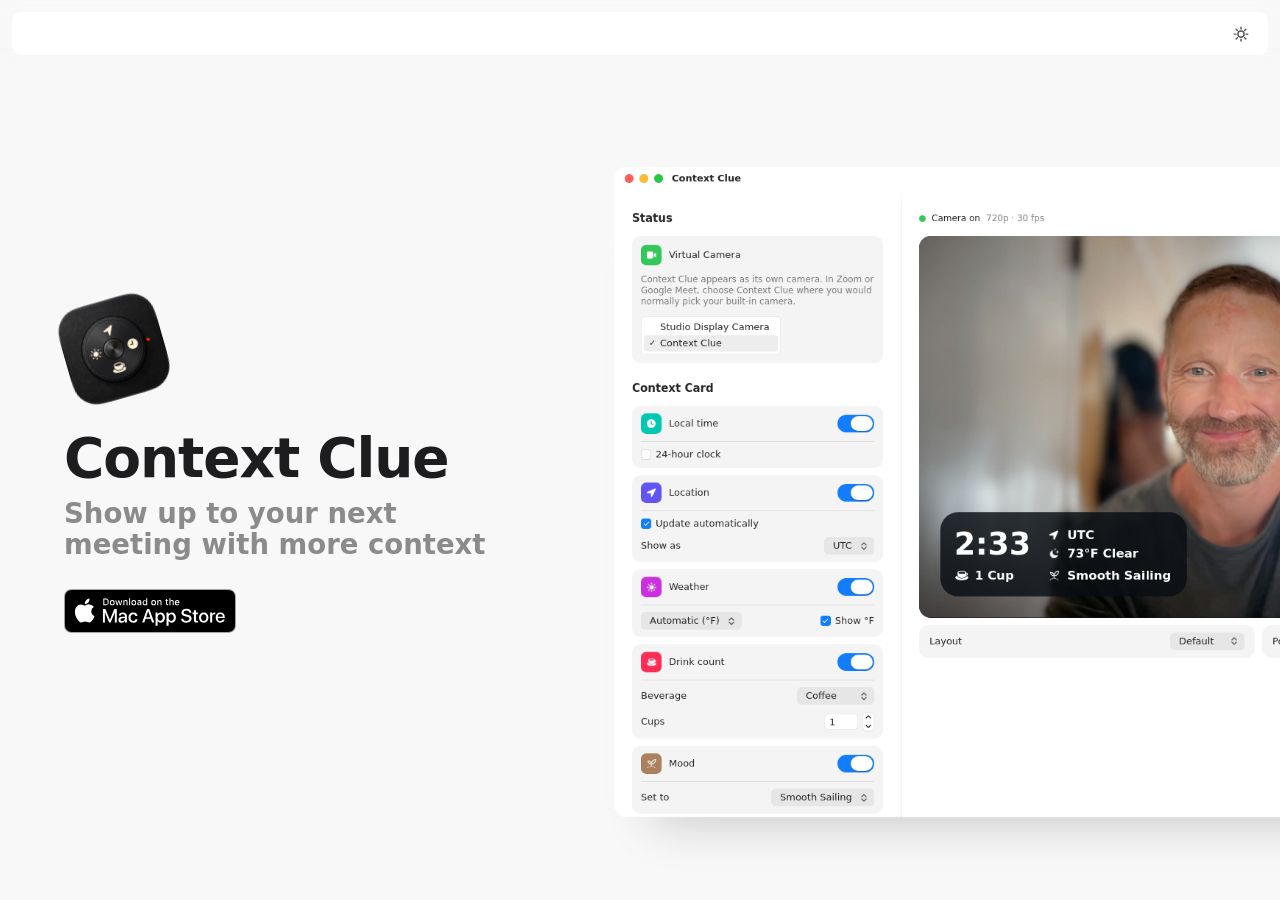
==== site/index.html @ 818534bd "Link previews, a favicon and an Apple touch icon Open Graph tags (and X's large card) on both pages," ====
<!doctype html>
<!-- contextclue.app, the home page. Began 2026-10-11 as a throwaway render of the app's window and grew
     into the site (Timo, 2026-10-17). -->
<html lang="en">
<head>
<meta charset="utf-8">
<meta name="viewport" content="width=device-width, initial-scale=1">
<title>Context Clue for Mac</title>
<meta name="description" content="Context Clue adds a small, customizable overlay to your video calls, sharing things like your local time, location, weather, mood, or how many coffees you’ve had.">
<!-- Link previews (iMessage, Slack, social networks): Open Graph, and X's own card type. The image is
     Timo's 1200 × 630 (2026-10-18); a new image gets a new name, as apps keep previews for a long time. -->
<meta property="og:type" content="website">
<meta property="og:site_name" content="Context Clue">
<meta property="og:title" content="Context Clue for Mac">
<meta property="og:description" content="Context Clue adds a small, customizable overlay to your video calls, sharing things like your local time, location, weather, mood, or how many coffees you’ve had.">
<meta property="og:url" content="https://contextclue.app/">
<meta property="og:image" content="https://contextclue.app/img/opengraph-1.png">
<meta property="og:image:width" content="1200">
<meta property="og:image:height" content="630">
<meta property="og:image:alt" content="Context Clue: the app icon, the name and the Mac App Store badge beside the app's window, showing a video call with a small card of local time, place and weather.">
<meta name="twitter:card" content="summary_large_image">
<link rel="icon" type="image/png" href="favicon.png">
<link rel="apple-touch-icon" href="apple-touch-icon.png">
<link rel="stylesheet" href="tokens.css">
<link rel="stylesheet" href="base.css">
<link rel="stylesheet" href="window.css">
</head>
<body class="font-sans">

<div id="desktop" class="desktop" data-theme="light">
  <!-- No wallpaper for now (Timo, 2026-10-17): the flat page colour. The pictures are in wallpaper/site-exports/,
       outside the repository, if a background comes back. -->

  <!-- Placeholder menu bar: only here to hold the clock and the appearance switch. Not designed. -->
  <header id="menubar">
    <div class="flex items-center gap-5">
      <button type="button" class="app-menu-button" id="appMenuButton" aria-label="Menu" aria-controls="appMenu" aria-expanded="false"><span><i></i></span><span><i></i></span></button>
      <a class="font-bold mb-link app-name" href="./">Context Clue</a>
      <a class="mb-link" href="privacy/">Privacy</a><a class="mb-link" href="#" data-u="eulctxetnoc" data-d="si.omit" data-subject="Context Clue">Contact</a>
    </div>
    <div class="flex items-center gap-3">
      <!-- The app's menu bar mark (Cue/MarkView.swift): outlined when the camera is off, filled with the
           pill knocked out while it runs; the pill sits where the card is. 52×39, shown 15 high. -->
      <button type="button" class="menubar-icon" id="menubarMark" aria-label="Context Clue">
        <svg class="mark" viewBox="0 0 52 39" width="20" height="15" aria-hidden="true">
          <defs><mask id="markKnockout" maskUnits="userSpaceOnUse" x="0" y="0" width="52" height="39">
            <rect width="52" height="39" fill="#fff"/><rect class="mark-pill" width="16" height="8" rx="2" fill="#000"/>
          </mask></defs>
          <g class="mark-outlined"><rect x="2" y="2" width="48" height="35" rx="6" fill="none" stroke="currentColor" stroke-width="4"/><rect class="mark-pill" width="16" height="8" rx="2" fill="currentColor"/></g>
          <rect class="mark-filled" width="52" height="39" rx="8" fill="currentColor" mask="url(#markKnockout)"/>
        </svg>
      </button>
      <button id="themeToggle" type="button" aria-label="Switch appearance" class="menubar-icon">
        <svg class="theme-icon" id="themeIcon" viewBox="0 0 20 20" width="18" height="18" aria-hidden="true">
          <defs><clipPath id="aboveHorizon"><rect x="-4" y="-6" width="28" height="23.8"/></clipPath></defs>
          <g clip-path="url(#aboveHorizon)">
            <g class="sun"><circle cx="10" cy="9" r="3.4" fill="none" stroke="currentColor" stroke-width="1.6"/><path d="M10 1.4v2M10 14.6v2M2.4 9h2M15.6 9h2M4.6 3.6l1.4 1.4M14 13l1.4 1.4M4.6 14.4L6 13M14 5l1.4-1.4" stroke="currentColor" stroke-width="1.6" stroke-linecap="round"/></g>
            <g class="moon"><path transform="translate(10 9.4) scale(.86) translate(-10 -10)" d="M15.8 12.6A6.8 6.8 0 0 1 7.4 4.2a6.8 6.8 0 1 0 8.4 8.4z" fill="none" stroke="currentColor" stroke-width="1.86" stroke-linejoin="round"/></g>
          </g>
          <!-- One weight for everything: 1.6 (the moon is drawn at 0.86, so its stroke is 1.6 / 0.86) -->
          <g class="horizon" stroke="currentColor" stroke-width="1.6" stroke-linecap="round">
            <line x1="10" y1="18.6" x2="1.4" y2="18.6" pathLength="1"/><line x1="10" y1="18.6" x2="18.6" y2="18.6" pathLength="1"/>
          </g>
        </svg>
      </button>
      <span id="menubarClock"></span>
    </div>
    <!-- shown once the page title has scrolled under the bar (window.js). Last child: the
         phone rule that hides the menu bar's links looks at the first one. -->
    <span class="nav-title" aria-hidden="true">Context Clue</span>
  </header>
  <!-- Phones: "Context Clue" opens this menu, as the app menu does on a Mac (appmenu.js) -->
  <nav class="app-menu" id="appMenu" aria-label="Context Clue">
    <a href="./" aria-current="page">Home</a>
    <a href="privacy/">Privacy Policy</a>
    <a href="#" data-u="eulctxetnoc" data-d="si.omit" data-subject="Context Clue">Contact</a>
  </nav>

  <!-- The menu bar item's popover (desktop only), after the app's MenuBarView (Timo's screenshot,
       2026-10-15). Its controls are bound to the same state as the window's, so the two never
       disagree; its preview runs a second copy of the card engine. -->
  <div class="mb-popover" id="mbPopover" role="dialog" aria-label="Context Clue">
    <div class="mb-row mb-status">
      <span class="status-dot mb-dot"></span><span class="mb-status-text">Camera on</span><span class="grow"></span>
      <button type="button" class="push mb-stop"><svg viewBox="0 0 24 24" width="15" height="15"><path class="mb-stop-icon" fill="currentColor" d=""/></svg><span class="mb-stop-label">Stop</span></button>
      <button type="button" class="push prominent mb-pause"><svg viewBox="0 0 24 24" width="12" height="12"><path class="mb-pause-icon" fill="#fff" d=""/></svg><span class="mb-pause-label">Pause</span></button>
    </div>
    <div class="mb-row">
      <span class="section-icon mb-icon" style="--tint: color-mix(in srgb, var(--label-2) 70%, transparent)"><svg viewBox="0 0 24 24"><path fill="#fff" d="M7 5h3.5v14H7zM13.5 5H17v14h-3.5z"/></svg></span>
      <span class="grow">Show reason</span>
      <input type="checkbox" class="switch" data-bind="showReason" aria-label="Show reason">
    </div>
    <div class="mb-row mb-reason">
      <span class="popup"><select data-bind="reasonKey" class="reason-select" aria-label="Reason"></select></span>
      <span class="popup" data-anim="x" data-show="hasVariants"><select data-bind="variant" class="variant-select" aria-label="Variant"></select></span>
      <input type="text" class="field w-[120px]" data-anim="x" data-bind="reasonCustom" data-show="reasonKey==custom" placeholder="What are you up to?" aria-label="Custom reason">
      <span class="grow"></span>
      <span class="emoji-button" aria-hidden="true"></span>
    </div>
    <div class="mb-sep"></div>
    <div class="mb-heading">What Others See</div>
    <div class="mb-preview" id="mbPreview">
      <div class="stage" id="mbStage">
        <img class="source mb-demo" src="img/timo.jpg" alt="">
        <video class="source mirrored mb-cam" playsinline muted></video>
        <canvas class="frozen" id="mbFrozen" width="1280" height="720"></canvas>
        <div class="scrim"></div>
        <div class="empty"><div class="t">Context Clue</div><div class="m">Camera is off</div></div>
        <div id="mbCardLayer"></div>
        <div id="mbBadgeLayer"></div>
      </div>
      <span class="name-tag" id="mbNameTag">Timo Kuhn</span>
    </div>
    <div class="mb-sep"></div>
    <div class="mb-row"><span class="grow">Layout</span>
      <span class="popup"><select data-bind="layout" aria-label="Layout"><option value="default">Default</option><option value="compact">Compact</option></select></span></div>
    <div class="mb-sep"></div>
    <div class="mb-row"><span class="grow">Position</span>
      <span class="flex items-center gap-2.5" role="radiogroup" aria-label="Card edge">
        <label class="flex items-center gap-1"><input type="radio" class="radio" name="edge2" value="top">Top</label>
        <label class="flex items-center gap-1"><input type="radio" class="radio" name="edge2" value="bottom">Bottom</label>
      </span>
      <span class="popup"><select data-bind="horizontal" aria-label="Card side"><option value="leading">Left</option><option value="center">Center</option><option value="trailing">Right</option></select></span></div>
    <div class="mb-sep"></div>
    <div class="mb-heading">Context Card</div>
    <div class="section" data-key="clock"><div class="section-head">
      <span class="section-icon" style="--tint: var(--color-sys-mint)"><svg viewBox="0 0 24 24"><circle cx="12" cy="12" r="9" fill="#fff"/><path d="M12 7v5.2l3.2 2" stroke="var(--tint)" stroke-width="2.2" stroke-linecap="round" fill="none"/></svg></span>
      <span class="grow">Local time</span><input type="checkbox" class="switch" data-bind="clock" aria-label="Local time"></div></div>
    <div class="section" data-key="location"><div class="section-head">
      <span class="section-icon" style="--tint: var(--color-sys-indigo)"><img src="img/location-fill.png" alt=""></span>
      <span class="grow">Location</span><input type="checkbox" class="switch" data-bind="location" aria-label="Location"></div></div>
    <div class="section" data-key="weather"><div class="section-head">
      <span class="section-icon" style="--tint: var(--color-sys-purple)"><img src="img/sun-max-fill.png" alt=""></span>
      <span class="grow">Weather</span><input type="checkbox" class="switch" data-bind="weather" aria-label="Weather"></div></div>
    <div class="section" data-key="drink"><div class="section-head">
      <span class="section-icon" style="--tint: var(--color-sys-pink)"><img src="img/coffee-cup.png" alt=""></span>
      <span class="grow">Drink count</span><input type="checkbox" class="switch" data-bind="drink" aria-label="Drink count"></div>
      <div class="section-body">
        <div class="row-line"><span>Beverage</span><span class="popup"><select data-bind="beverage" aria-label="Beverage">
          <option value="coffee">Coffee</option><option value="matcha">Matcha</option><option value="redBull">Red Bull</option><option value="dietCoke">Diet Coke</option><option value="custom">Custom…</option></select></span></div>
        <div class="row-line"><span class="count-label">Cups</span>
          <span class="flex items-center gap-1.5"><input type="text" inputmode="numeric" class="field w-[46px]" data-bind="count" aria-label="Drink count">
          <span class="stepper"><button type="button" data-step="1" aria-label="More"><svg viewBox="0 0 8 5"><path d="M1 4l3-3 3 3" fill="none" stroke="currentColor" stroke-width="1.4" stroke-linecap="round" stroke-linejoin="round"/></svg></button><button type="button" data-step="-1" aria-label="Fewer"><svg viewBox="0 0 8 5"><path d="M1 1l3 3 3-3" fill="none" stroke="currentColor" stroke-width="1.4" stroke-linecap="round" stroke-linejoin="round"/></svg></button></span></span></div>
      </div></div>
    <div class="section" data-key="mood"><div class="section-head">
      <span class="section-icon" style="--tint: var(--color-sys-brown)"><img src="img/apple-meditate.png" alt=""></span>
      <span class="grow">Mood</span><input type="checkbox" class="switch" data-bind="mood" aria-label="Mood"></div>
      <div class="section-body">
        <div class="row-line"><span>Set to</span><span class="popup"><select data-bind="moodKey" aria-label="Mood">
          <option value="ready">Ready to go</option><option value="email">Which email?</option><option value="swamped">Swamped</option><option value="smooth">Smooth Sailing</option><option value="custom">Custom…</option></select></span></div>
      </div></div>
    <div class="mb-sep"></div>
    <button type="button" class="mb-open" id="mbOpen">Open Context Clue</button>
  </div>

  <!-- The page scrolls over the fixed wallpaper: a short title block, then the window below it -->
  <div id="page" class="page">
  <section class="hero" id="hero" aria-labelledby="heroTitle">
    <!-- Phones: the app icon above the name, tilted, after Timo's Figma design (2026-10-17, Happy Supply
         Co. Assets, node 4542:69087). The design's icon export (4096 px, 75 MB) at 400 px. -->
    <span class="hero-icon" aria-hidden="true"><img src="img/app-icon.png" alt=""></span>
    <h1 id="heroTitle">Context Clue</h1>
    <p class="tagline">Show up to your next meeting with more context</p>
    <!-- Apple's official "Download on the Mac App Store" badge, black lockup, used as supplied -->
    <a class="store-badge" href="https://apps.apple.com/app/id6815880837"><img src="img/mac-app-store-badge-black.svg" alt="Download on the Mac App Store"></a>
  </section>
  <div id="stageArea">
    <section id="window" aria-label="Context Clue window">
      <div class="window-catch" id="windowCatch"></div>
      <div class="titlebar">
        <span class="lights" aria-hidden="true"><i class="red"></i><i class="yellow"></i><i class="green"></i></span>
        <span class="title">Context Clue</span>
      </div>

      <div class="columns">
        <!-- Sidebar: what the card says -->
        <!-- Phones: dims the page behind the sidebar sheet. It sits beside the sheet, in the page's stacking
             context: outside #page it covered the sheet too and took its taps (found 2026-10-16). -->
        <div class="sheet-scrim" id="sheetScrim" aria-hidden="true"></div>
        <aside class="sidebar">
          <h2 class="group-heading">Status</h2>
          <div class="card p-3 flex flex-col gap-3">
            <div class="flex items-center gap-2.5">
              <span class="section-icon" style="--tint: var(--color-sys-green)">
                <svg viewBox="0 0 24 24"><path fill="#fff" d="M3 7.5A2.5 2.5 0 0 1 5.5 5h8A2.5 2.5 0 0 1 16 7.5v9a2.5 2.5 0 0 1-2.5 2.5h-8A2.5 2.5 0 0 1 3 16.5zM17.5 10l3.2-2.3c.6-.4 1.3 0 1.3.7v7.2c0 .7-.7 1.1-1.3.7L17.5 14z"/></svg>
              </span>
              <span>Virtual Camera</span>
            </div>
            <p class="callout text-[var(--label-2)]">Context Clue appears as its own camera. In Zoom or Google Meet, choose Context Clue where you would normally pick your built-in camera.</p>
            <div class="listbox" aria-hidden="true">
              <div class="row">Studio Display Camera</div>
              <div class="row selected"><span class="check">✓</span>Context Clue</div>
            </div>
          </div>

          <h2 class="group-heading mt-5">Context Card</h2>
          <div class="flex flex-col gap-2.5">

            <div class="section" data-key="clock">
              <div class="section-head">
                <span class="section-icon" style="--tint: var(--color-sys-mint)">
                  <svg viewBox="0 0 24 24"><circle cx="12" cy="12" r="9" fill="#fff"/><path d="M12 7v5.2l3.2 2" stroke="var(--tint)" stroke-width="2.2" stroke-linecap="round" fill="none"/></svg>
                </span>
                <span class="grow">Local time</span>
                <input type="checkbox" class="switch" data-bind="clock" aria-label="Local time">
              </div>
              <div class="section-body">
                <label class="flex items-center gap-1.5"><input type="checkbox" class="checkbox" data-bind="h24">24-hour clock</label>
              </div>
            </div>

            <div class="section" data-key="location">
              <div class="section-head">
                <span class="section-icon" style="--tint: var(--color-sys-indigo)"><img src="img/location-fill.png" alt=""></span>
                <span class="grow">Location</span>
                <input type="checkbox" class="switch" data-bind="location" aria-label="Location">
              </div>
              <div class="section-body">
                <label class="flex items-center gap-1.5"><input type="checkbox" class="checkbox" data-bind="locAuto">Update automatically</label>
                <div class="swap">
                  <div class="row-line" data-show="locAuto">
                    <span>Show as</span>
                    <span class="popup"><select data-bind="place" id="placeSelect"></select></span>
                  </div>
                  <input type="text" class="field w-full" data-bind="locText" data-show="!locAuto" placeholder="Where are you?" aria-label="Place name">
                </div>
              </div>
            </div>

            <div class="section" data-key="weather">
              <div class="section-head">
                <span class="section-icon" style="--tint: var(--color-sys-purple)"><img src="img/sun-max-fill.png" alt=""></span>
                <span class="grow">Weather</span>
                <input type="checkbox" class="switch" data-bind="weather" aria-label="Weather">
              </div>
              <!-- As the app (build 191): the scale on the left, the letter on the right, on one line.
                   The picker has no label; the checkbox names the letter it would show. -->
              <div class="section-body">
                <div class="row-line">
                  <span class="popup"><select data-bind="tempChoice" class="temp-select" aria-label="Temperature scale">
                    <option value="automatic">Automatic</option><option value="celsius">Celsius</option><option value="fahrenheit">Fahrenheit</option>
                  </select></span>
                  <label class="flex items-center gap-1.5"><input type="checkbox" class="checkbox" data-bind="namesScale"><span class="scale-label">Show °F</span></label>
                </div>
              </div>
            </div>

            <div class="section" data-key="drink">
              <div class="section-head">
                <span class="section-icon" style="--tint: var(--color-sys-pink)"><img src="img/coffee-cup.png" alt=""></span>
                <span class="grow">Drink count</span>
                <input type="checkbox" class="switch" data-bind="drink" aria-label="Drink count">
              </div>
              <div class="section-body">
                <div class="row-line">
                  <span>Beverage</span>
                  <span class="popup"><select data-bind="beverage">
                    <option value="coffee">Coffee</option><option value="matcha">Matcha</option>
                    <option value="redBull">Red Bull</option><option value="dietCoke">Diet Coke</option>
                    <option value="custom">Custom…</option>
                  </select></span>
                </div>
                <div class="row-line">
                  <span class="swap grow">
                    <span id="countLabel" class="count-label" data-show="beverage!=custom">Cups</span>
                    <input type="text" class="field w-full" data-bind="customDrink" data-show="beverage==custom" placeholder="What are you drinking?" aria-label="Custom drink name">
                  </span>
                  <span class="flex items-center gap-1.5">
                    <input type="text" inputmode="numeric" class="field w-[46px]" data-bind="count" aria-label="Drink count">
                    <span class="stepper"><button type="button" data-step="1" aria-label="More"><svg viewBox="0 0 8 5"><path d="M1 4l3-3 3 3" fill="none" stroke="currentColor" stroke-width="1.4" stroke-linecap="round" stroke-linejoin="round"/></svg></button><button type="button" data-step="-1" aria-label="Fewer"><svg viewBox="0 0 8 5"><path d="M1 1l3 3 3-3" fill="none" stroke="currentColor" stroke-width="1.4" stroke-linecap="round" stroke-linejoin="round"/></svg></button></span>
                  </span>
                </div>
              </div>
            </div>

            <div class="section" data-key="mood">
              <div class="section-head">
                <span class="section-icon" style="--tint: var(--color-sys-brown)"><img src="img/apple-meditate.png" alt=""></span>
                <span class="grow">Mood</span>
                <input type="checkbox" class="switch" data-bind="mood" aria-label="Mood">
              </div>
              <div class="section-body">
                <div class="row-line">
                  <span>Set to</span>
                  <span class="popup"><select data-bind="moodKey">
                    <option value="ready">Ready to go</option><option value="email">Which email?</option>
                    <option value="swamped">Swamped</option><option value="smooth">Smooth Sailing</option>
                    <option value="custom">Custom…</option>
                  </select></span>
                </div>
                <input type="text" class="field w-full" data-anim="y" data-bind="moodCustom" data-show="moodKey==custom" placeholder="How are you doing?" aria-label="Custom mood">
              </div>
            </div>
          </div>
          <p class="caption2 text-[var(--label-3)] mt-2.5">Demo weather · not live</p>
        </aside>

        <!-- Detail: what goes out, and how it appears -->
        <main class="detail">
          <div class="toolbar">
            <span class="status-dot" id="statusDot"></span>
            <span class="callout" id="statusText">Camera on</span>
            <span class="callout text-[var(--label-2)]" id="statusMeta">720p · 30 fps</span>
            <span class="grow"></span>
            <span class="popup"><select data-bind="source" aria-label="Camera">
              <option value="demo">Demo feed</option>
              <option value="camera">Your camera</option>
            </select></span>
            <button type="button" class="push" id="stopButton">
              <svg viewBox="0 0 24 24" width="15" height="15"><path id="stopIcon" fill="currentColor" d=""/></svg>
              <span id="stopLabel">Stop Camera</span>
            </button>
            <button type="button" class="push prominent" id="pauseButton" data-anim="x" data-show="running">
              <svg viewBox="0 0 24 24" width="12" height="12"><path id="pauseIcon" fill="#fff" d=""/></svg>
              <span id="pauseLabel">Pause</span>
            </button>
          </div>

          <div class="reason-row" id="reasonRow">
            <div class="reveal"><div class="card reason-card">
              <label class="flex items-center gap-1.5"><input type="checkbox" class="checkbox" data-bind="showReason">Show reason</label>
              <span class="grow"></span>
              <span class="popup"><select data-bind="reasonKey" id="reasonSelect" class="reason-select"></select></span>
              <span class="popup" data-anim="x" data-show="hasVariants"><select data-bind="variant" id="variantSelect" class="variant-select"></select></span>
              <input type="text" class="field w-[180px]" data-anim="x" data-bind="reasonCustom" data-show="reasonKey==custom" placeholder="What are you up to?" aria-label="Custom reason">
              <span class="emoji-button" id="emojiButton" aria-hidden="true"></span>
            </div></div>
          </div>

          <div class="preview" id="preview">
            <!-- Phones only: opens the Context Card settings as a sheet (Timo's sketch, 2026-10-14) -->
            <!-- An ellipsis rather than a sidebar glyph: on a phone the settings open as a sheet, not a
                 sidebar (Timo, 2026-10-15). Drawn here, since SF Symbols are licensed for apps only. -->
            <button type="button" class="sidebar-toggle" id="sidebarToggle" aria-label="More settings">
              <svg viewBox="0 0 24 24" width="22" height="22" aria-hidden="true"><circle cx="4.8" cy="12" r="2.4" fill="currentColor"/><circle cx="12" cy="12" r="2.4" fill="currentColor"/><circle cx="19.2" cy="12" r="2.4" fill="currentColor"/></svg>
            </button>
            <div class="stage" id="stage">
              <img id="demoImage" class="source" src="img/timo.jpg" alt="">
              <video id="camVideo" class="source mirrored" playsinline muted></video>
              <canvas id="frozen" class="frozen" width="1280" height="720"></canvas>
              <div class="scrim" id="scrim"></div>
              <div class="empty" id="empty"><div class="t">Context Clue</div><div class="m" id="emptyMsg">Camera is off</div></div>
              <div id="cardLayer"></div>
              <div id="badgeLayer"></div>
            </div>
          </div>

          <div class="flex gap-2.5 appearance-row">
            <div class="card setting-card grow basis-0">
              <span>Layout</span><span class="grow"></span>
              <span class="popup"><select data-bind="layout"><option value="default">Default</option><option value="compact">Compact</option></select></span>
            </div>
            <div class="card setting-card grow basis-0">
              <span>Position</span><span class="grow"></span>
              <span class="flex items-center gap-3.5">
                <span class="flex items-center gap-2.5" role="radiogroup" aria-label="Card edge">
                  <label class="flex items-center gap-1"><input type="radio" class="radio" name="edge" value="top">Top</label>
                  <label class="flex items-center gap-1"><input type="radio" class="radio" name="edge" value="bottom">Bottom</label>
                </span>
                <span class="popup"><select data-bind="horizontal" aria-label="Card side">
                  <option value="leading">Left</option><option value="center">Center</option><option value="trailing">Right</option>
                </select></span>
              </span>
            </div>
          </div>
        </main>
      </div>
    </section>
  </div>
  <!-- PLACEHOLDER (2026-10-14): something to scroll to below the window, from the existing copy.
       Not designed; the sections that belong here are still to be decided. -->
  <!-- Phones: the badge comes after the demo instead of in the title block (Timo, 2026-10-16) -->
  <div class="store-after"><a class="store-badge" href="https://apps.apple.com/app/id6815880837"><img src="img/mac-app-store-badge-black.svg" alt="Download on the Mac App Store"></a></div>   <!-- Apple's black lockup (US-UK_RGB_blk), as in the design -->
  <div class="below" id="below">
    <!-- What people said when they saw it (Timo, 2026-10-17): real comments, in their words (a typo
         fixed: "coo" → "cool"). The attributions are placeholders: Timo is asking each person whether,
         and how, they'd like to be credited. Four for now, so no scrolling on desktop; phones swipe. -->
    <hr class="rule">   <!-- the quotes sit between two lines (Timo, 2026-10-18) -->
    <section class="quotes" aria-label="What people said">
      <figure class="quote"><blockquote>This is so cool! Downloading now</blockquote><figcaption>— Instagram comment</figcaption></figure>
      <figure class="quote"><blockquote>I love this!!</blockquote><figcaption>— Friend on Instagram</figcaption></figure>
      <figure class="quote"><blockquote>Genius!</blockquote><figcaption>— Another Instagram comment</figcaption></figure>
      <figure class="quote"><blockquote>How can I get that timezone widget?!</blockquote><figcaption>— Slack message</figcaption></figure>
    </section>
    <!-- What the app is, under a rule, set on the page like the quotes. Copy: Timo, 2026-10-17. -->
    <hr class="rule">
    <section class="about" aria-label="About Context Clue">
      <h3>A little context goes a long way.</h3>
      <p>Context Clue adds a small, customizable overlay to your video calls, sharing things like your local time, location, weather, mood, or how many coffees you’ve had.</p>
      <p>A little more context. A little more connection.</p>
      <h3>Your context, your call.</h3>
      <p>Share as much or as little as you like. Choose what to show, where to show it, and how it looks.</p>
      <h3>Works with your favorite video apps.</h3>
      <p>Context Clue works as a virtual camera on your Mac. Just select it as your camera in Zoom, Google Meet, FaceTime, Teams, or any other compatible app.</p>
      <h3>Step away without disappearing.</h3>
      <p>Need a moment? Pause your video and replace it with a softly blurred still, while your context stays visible.</p>
      <h3>Free means free.</h3>
      <p>All features are free, with no trials, limits, or subscriptions. A small Context Clue watermark is the only difference.</p>
      <p>Love it? Remove the watermark forever for $6.99.</p>
      <h3>Private by design.</h3>
      <p>Your video stays on your Mac. Nothing is recorded, uploaded, or shared with us. No analytics, no tracking.</p>
      <p>Video processing happens entirely on your device, in a camera extension that can’t access the internet.</p>
      <!-- Location and weather both: with Location on, the place name also comes from Apple (CLGeocoder),
           not only the weather (WeatherKit). Timo's first line said weather only (2026-10-17). -->
      <p>Location and weather come from Apple, using your approximate location. That’s it.</p>
      <h3>Made for Mac.</h3>
      <p>Requires macOS 14 or later.</p>
    </section>
  </div>
  <!-- Footer: a bar like the nav bar, across the page (Timo, 2026-10-17); the two lines stack when they
       don't fit side by side -->
  <footer class="site-footer"><span>Built with love in <span class="place-long">Los Angeles</span><span class="place-short">LA</span></span><span>© 2026 Timo Kuhn</span></footer>
</div><!-- #page -->
  <div class="safari-tint" aria-hidden="true"></div>   <!-- the colour Safari tints its status bar strip with (window.css) -->
  <div class="top-blur" aria-hidden="true"></div>   <!-- what scrolls up under the nav bar softens -->
  <div class="bottom-blur" id="bottomBlur" aria-hidden="true"><i></i><i></i><i></i><i></i></div>
  <!-- The way back sits above the page and its bottom blur (the blur covered the Close pill), and
       follows the window as the page scrolls (window.js placeClose). -->
  <button type="button" class="focus-close" id="focusClose" aria-label="Back to the overview">
    <svg viewBox="0 0 24 24" width="22" height="22" aria-hidden="true"><path id="focusCloseGlyph" d="" fill="none" stroke="currentColor" stroke-width="2.6" stroke-linecap="round" stroke-linejoin="round"/></svg>
    <span class="focus-close-label">Close</span>
  </button>
</div>

<script src="theme.js"></script>
<script src="window.js"></script>
<script src="email.js"></script>
<script src="appmenu.js"></script>
</body>
</html>
---- site/tokens.css ----
/* Shared colour tokens (macOS 26 system colours and the app's surfaces), light and dark.
   Both pages link this file. */
:root {
  --font-sans: -apple-system, BlinkMacSystemFont, "SF Pro Text", system-ui, sans-serif;
  --font-rounded: ui-rounded, "SF Pro Rounded", -apple-system, system-ui, sans-serif;
  --color-accent: #127dfe;
  --color-sys-orange: #ff8d28;
  --color-sys-green: #34c759;
  --color-sys-mint: #00c8b3;
  --color-sys-indigo: #6155f5;
  --color-sys-purple: #cb30e0;
  --color-sys-pink: #ff2d55;
  --color-sys-brown: #ac7f5e;
}
:root {
  --window: #ffffff;
  --label: rgb(0 0 0 / 0.85);
  --label-2: rgb(0 0 0 / 0.5);
  --label-3: rgb(0 0 0 / 0.26);
  --fill-quinary: rgb(0 0 0 / 0.045);
  --control: rgb(0 0 0 / 0.06);
  --control-hover: rgb(0 0 0 / 0.09);
  --separator: rgb(0 0 0 / 0.1);
  --field: #ffffff;
  --field-border: rgb(0 0 0 / 0.14);
  --switch-off: rgb(0 0 0 / 0.09);
  --button: #ffffff;
  --button-border: rgb(0 0 0 / 0.08);
  --listbox: #ffffff;
  --listbox-selected: rgb(0 0 0 / 0.07);
  --window-shadow: 0 0 0 0.5px rgb(0 0 0 / 0.18), 0 22px 70px rgb(0 0 0 / 0.30), 0 6px 18px rgb(0 0 0 / 0.12);
  --menubar: rgb(255 255 255 / 0.0);
  --menubar-text: #fff;   /* white in both appearances, as macOS: the wallpaper is made dark enough behind it */
}
[data-theme=dark] {
  --color-accent: #0f7cf9;
  --color-sys-orange: #ff9230;
  --color-sys-green: #30d158;
  --color-sys-mint: #00dac3;
  --color-sys-indigo: #6d7cff;
  --color-sys-purple: #db34f2;
  --color-sys-pink: #ff375f;
  --color-sys-brown: #b78a66;
  --window: #2b2928;
  --label: rgb(255 255 255 / 0.86);
  --label-2: rgb(255 255 255 / 0.55);
  --label-3: rgb(255 255 255 / 0.25);
  --fill-quinary: rgb(255 255 255 / 0.05);
  --control: rgb(255 255 255 / 0.09);
  --control-hover: rgb(255 255 255 / 0.13);
  --separator: rgb(255 255 255 / 0.1);
  --field: rgb(255 255 255 / 0.06);
  --field-border: rgb(255 255 255 / 0.1);
  --switch-off: rgb(255 255 255 / 0.14);
  --button: rgb(255 255 255 / 0.12);
  --button-border: rgb(255 255 255 / 0.04);
  --listbox: rgb(0 0 0 / 0.25);
  --listbox-selected: rgb(255 255 255 / 0.09);
  --window-shadow: 0 0 0 0.5px rgb(0 0 0 / 0.6), 0 0 0 1px rgb(255 255 255 / 0.08) inset, 0 22px 70px rgb(0 0 0 / 0.5);
}
---- site/base.css ----
/* The home page's reset and the few utility classes its markup uses (Timo, 2026-10-17: Tailwind dropped
   for plain CSS). This is the CSS Tailwind 4.1.11 generated for the page, taken from the browser and kept
   as it was, so the page looks exactly as it did; the in-browser compiler it came from is gone. Tailwind
   is MIT licensed (https://tailwindcss.com). In CSS layers, so window.css always wins over it, as before.
   Colours and fonts are in tokens.css. The privacy page never used Tailwind and doesn't load this. */
@layer theme, base, components, utilities;
@layer theme {
  :root {
    --spacing: 0.25rem;   /* the utilities' step: gap-3 is 3 × 0.25rem */
    --font-mono: ui-monospace, SFMono-Regular, Menlo, Monaco, Consolas, 'Liberation Mono', 'Courier New', monospace;
    --default-font-family: var(--font-sans);
    --default-mono-font-family: var(--font-mono);
  }
}
@layer base {
  *, ::after, ::before, ::backdrop, ::file-selector-button {
    box-sizing: border-box;
    margin: 0;
    padding: 0;
    border: 0 solid;
  }
  html, :host {
    line-height: 1.5;
    -webkit-text-size-adjust: 100%;
    tab-size: 4;
    font-family: var(--default-font-family, ui-sans-serif, system-ui, sans-serif, 'Apple Color Emoji', 'Segoe UI Emoji', 'Segoe UI Symbol', 'Noto Color Emoji');
    font-feature-settings: var(--default-font-feature-settings, normal);
    font-variation-settings: var(--default-font-variation-settings, normal);
    -webkit-tap-highlight-color: transparent;
  }
  hr {
    height: 0;
    color: inherit;
    border-top-width: 1px;
  }
  abbr:where([title]) {
    -webkit-text-decoration: underline dotted;
    text-decoration: underline dotted;
  }
  h1, h2, h3, h4, h5, h6 {
    font-size: inherit;
    font-weight: inherit;
  }
  a {
    color: inherit;
    -webkit-text-decoration: inherit;
    text-decoration: inherit;
  }
  b, strong {
    font-weight: bolder;
  }
  code, kbd, samp, pre {
    font-family: var(--default-mono-font-family, ui-monospace, SFMono-Regular, Menlo, Monaco, Consolas, 'Liberation Mono', 'Courier New', monospace);
    font-feature-settings: var(--default-mono-font-feature-settings, normal);
    font-variation-settings: var(--default-mono-font-variation-settings, normal);
    font-size: 1em;
  }
  small {
    font-size: 80%;
  }
  sub, sup {
    font-size: 75%;
    line-height: 0;
    position: relative;
    vertical-align: baseline;
  }
  sub {
    bottom: -0.25em;
  }
  sup {
    top: -0.5em;
  }
  table {
    text-indent: 0;
    border-color: inherit;
    border-collapse: collapse;
  }
  :-moz-focusring {
    outline: auto;
  }
  progress {
    vertical-align: baseline;
  }
  summary {
    display: list-item;
  }
  ol, ul, menu {
    list-style: none;
  }
  img, svg, video, canvas, audio, iframe, embed, object {
    display: block;
    vertical-align: middle;
  }
  img, video {
    max-width: 100%;
    height: auto;
  }
  button, input, select, optgroup, textarea, ::file-selector-button {
    font: inherit;
    font-feature-settings: inherit;
    font-variation-settings: inherit;
    letter-spacing: inherit;
    color: inherit;
    border-radius: 0;
    background-color: transparent;
    opacity: 1;
  }
  :where(select:is([multiple], [size])) optgroup {
    font-weight: bolder;
  }
  :where(select:is([multiple], [size])) optgroup option {
    padding-inline-start: 20px;
  }
  ::file-selector-button {
    margin-inline-end: 4px;
  }
  ::placeholder {
    opacity: 1;
  }
  @supports (not (-webkit-appearance: -apple-pay-button))  or (contain-intrinsic-size: 1px) {
    ::placeholder {
      color: currentcolor;
      @supports (color: color-mix(in lab, red, red)) {
        color: color-mix(in oklab, currentcolor 50%, transparent);
      }
    }
  }
  textarea {
    resize: vertical;
  }
  ::-webkit-search-decoration {
    -webkit-appearance: none;
  }
  ::-webkit-date-and-time-value {
    min-height: 1lh;
    text-align: inherit;
  }
  ::-webkit-datetime-edit {
    display: inline-flex;
  }
  ::-webkit-datetime-edit-fields-wrapper {
    padding: 0;
  }
  ::-webkit-datetime-edit, ::-webkit-datetime-edit-year-field, ::-webkit-datetime-edit-month-field, ::-webkit-datetime-edit-day-field, ::-webkit-datetime-edit-hour-field, ::-webkit-datetime-edit-minute-field, ::-webkit-datetime-edit-second-field, ::-webkit-datetime-edit-millisecond-field, ::-webkit-datetime-edit-meridiem-field {
    padding-block: 0;
  }
  :-moz-ui-invalid {
    box-shadow: none;
  }
  button, input:where([type='button'], [type='reset'], [type='submit']), ::file-selector-button {
    appearance: button;
  }
  ::-webkit-inner-spin-button, ::-webkit-outer-spin-button {
    height: auto;
  }
  [hidden]:where(:not([hidden='until-found'])) {
    display: none !important;
  }
}
@layer utilities {
  .mt-2\.5 {
    margin-top: calc(var(--spacing) * 2.5);
  }
  .mt-5 {
    margin-top: calc(var(--spacing) * 5);
  }
  .flex {
    display: flex;
  }
  .w-\[46px\] {
    width: 46px;
  }
  .w-\[120px\] {
    width: 120px;
  }
  .w-\[180px\] {
    width: 180px;
  }
  .w-full {
    width: 100%;
  }
  .grow {
    flex-grow: 1;
  }
  .basis-0 {
    flex-basis: calc(var(--spacing) * 0);
  }
  .flex-col {
    flex-direction: column;
  }
  .items-center {
    align-items: center;
  }
  .gap-1 {
    gap: calc(var(--spacing) * 1);
  }
  .gap-1\.5 {
    gap: calc(var(--spacing) * 1.5);
  }
  .gap-2\.5 {
    gap: calc(var(--spacing) * 2.5);
  }
  .gap-3 {
    gap: calc(var(--spacing) * 3);
  }
  .gap-3\.5 {
    gap: calc(var(--spacing) * 3.5);
  }
  .gap-5 {
    gap: calc(var(--spacing) * 5);
  }
  .p-3 {
    padding: calc(var(--spacing) * 3);
  }
  .font-sans {
    font-family: var(--font-sans);
  }
  .font-bold {
    font-weight: 700;
  }
  .text-\[var\(--label-2\)\] {
    color: var(--label-2);
  }
  .text-\[var\(--label-3\)\] {
    color: var(--label-3);
  }
}
---- site/window.css ----
/* THROWAWAY RENDER. Control styles imitating macOS 26 (Tahoe), measured by eye from
   Design/Screenshots/v1.1. Sizes follow the app's own constants where the code has them
   (Cue/SettingSection.swift WindowMetrics, Shared/FrameRenderer.swift Layout). */

/* One motion for everything, as Cue/Motion.swift's Animation.expand: SwiftUI .smooth(duration: 0.4),
   a critically damped spring. Sampled into linear(); 0.62 s is where it comes within 0.1% of rest. */
:root {
  --expand: linear(0, 0.0631 4.2%, 0.1954 8.3%, 0.3436 12.5%, 0.4825 16.7%, 0.6018 20.8%, 0.6990 25%, 0.7757 29.2%, 0.8347 33.3%, 0.8793 37.5%, 0.9126 41.7%, 0.9371 45.8%, 0.9549 50%, 0.9679 54.2%, 0.9772 58.3%, 0.9839 62.5%, 0.9887 66.7%, 0.9920 70.8%, 0.9944 75%, 0.9961 79.2%, 0.9973 83.3%, 0.9981 87.5%, 0.9987 91.7%, 0.9991 95.8%, 1 100%);
  --t: 0.62s;
}
* { box-sizing: border-box; }
html, body { margin: 0; height: 100%; overflow: hidden; }
body { font-size: 13px; line-height: 16px; color: var(--label); -webkit-font-smoothing: antialiased; }
button, input, select { font: inherit; color: inherit; }

/* ---------- Desktop ---------- */
/* The theme lives on the desktop element */
/* Behind the wallpaper, and the page's own background (which Safari also uses for its toolbar): fixed
   neutral greys, light and dark. Colours worked out from the wallpaper were tried on 2026-10-15 and
   dropped the same day: too dark in Safari's toolbar, stale between pages, and fragile. */
/* iOS 26 Safari (simulator, 2026-10-16): behind the status bar and the bottom toolbar it shows only content
   that scrolls with the document, never a position: fixed layer like .desktop; otherwise this colour.
   Tried and not enough on their own: viewport-fit=cover, a 100lvh wallpaper pulled past both edges,
   and the wallpaper as this element's background image. */
html { background: rgb(236 236 236); }
html[data-theme=dark] { background: rgb(30 30 30); }
.desktop { position: fixed; inset: 0; background: rgb(236 236 236); color: var(--label); }  /* colour set here, where the theme is: inherited from <body> it stayed light-mode black */
.desktop[data-theme=dark] { background: rgb(30 30 30); }
/* Both wallpapers are always there; the theme shows one (the screen cross-fade blends them) */
.wallpaper { position: absolute; inset: 0; width: 100%; height: 100%; object-fit: cover; object-position: center top; }
.wallpaper-dark { opacity: 0; }
[data-theme=dark] .wallpaper-dark { opacity: 1; }
/* Menu bar: measured against Timo's Figma macOS menu bar (552×34), 2026-10-11 */
:root { --menubar-h: 34px; }
/* Straight on the wallpaper, untinted; it blurs whatever passes behind it (Timo, 2026-10-14: "just
   blurs the strip without that gradient"). A tinted bar with a glow was tried and dropped on
   2026-10-13, and a fade of the page under the bar replaced by this blur. */
#menubar {
  -webkit-backdrop-filter: blur(20px); backdrop-filter: blur(20px);
  position: absolute; top: 0; left: 0; right: 0; height: var(--menubar-h); padding: 0 20px;
  display: flex; align-items: center; justify-content: space-between;
  color: var(--menubar-text); font-size: 14px; font-weight: var(--menubar-weight, 600); z-index: 2;   /* 500 read skinnier than macOS (Timo, 2026-10-13) */
  text-shadow: 0 0 6px rgb(0 0 0 / 0.08);
}
.menubar-icon { background: none; border: 0; padding: 2px; display: grid; place-items: center; cursor: default; color: inherit; }
/* The mark's plate shows only on hover and while its popover is open, and takes no space: it is drawn
   behind the icon and spills past it, as macOS draws a menu bar item's highlight (Timo, 2026-10-15).
   The icons are spaced by their own size. */
#menubarMark { position: relative; padding: 0; isolation: isolate; }
#menubarMark::before { content: ""; position: absolute; z-index: -1; inset: -5px -10px; border-radius: 999px;
  background: rgb(255 255 255 / 0.18); opacity: 0; transition: opacity .2s ease; }
#menubarMark:hover::before { opacity: 1; }
/* The page scrolls over the fixed wallpaper; the menu bar stays put above it */
.page { position: absolute; inset: 0; overflow-y: auto; overflow-x: hidden; z-index: 1;
 }
#menubar { z-index: 3; }
/* The window's area is one screen tall below the menu bar, wherever the page has scrolled */
#stageArea { position: relative; height: calc(100vh - var(--menubar-h)); margin-top: var(--menubar-h); }
.page.with-hero #stageArea { margin-top: 0; }

/* Title block, on the wallpaper, after Timo's two mocks (2026-10-13): beside the window (side) or
   above it (stack). White in both appearances, as in the mocks. */
.page.hero-side, .page.hero-stack { overflow: hidden; }
.page.hero-side.focus, .page.hero-stack.focus { overflow-y: auto; }   /* forward: the page scrolls to what is below */
.below { display: none; }
.page.focus .below { display: flex; flex-direction: column; gap: 24px; align-items: center; padding: 8px 24px 120px; }
.hero { display: none; position: absolute; z-index: 0; color: #fff; text-shadow: 0 1px 18px rgb(40 20 80 / 0.25);
  /* coming back: the fade starts quickly (ease-out), so the title is visible as it slides out from
     under the window, the mirror of leaving (Timo, 2026-10-14) */
  transition: opacity .6s cubic-bezier(.25,1,.5,1), transform var(--t) var(--expand); }
/* leaving: the fade starts slowly (ease-in), so it is still there as the window slides over it */
.page.focus .hero { transition: opacity .6s cubic-bezier(.5,0,.75,0), transform var(--t) var(--expand); }
.page.hero-side .hero, .page.hero-stack .hero { display: flex; flex-direction: column; gap: 28px; }
.page.hero-side .hero { left: 64px; top: var(--menubar-h); bottom: 0; width: 42vw; justify-content: center; align-items: flex-start; }
.page.hero-stack .hero { left: 0; right: 0; top: calc(var(--menubar-h) + 7vh); align-items: center; text-align: center; }
/* Headlines in the rounded face, like the card (Timo, 2026-10-13). Safari has it as ui-rounded;
   other browsers fall back until a web font is chosen. */
.hero h1, .hero .tagline { font-family: var(--font-rounded); }
.hero h1 { font-size: clamp(48px, 5.4vw, 96px); line-height: 1; font-weight: 700; letter-spacing: -0.02em; margin: 0; }
/* Tagline: regular weight at 70%, no tracking, tucked closer under the title (Timo's inspector
   edits, 2026-10-15; his line-height 0.5 on the title was a quick way to that closer spacing) */
.hero .tagline { font-size: clamp(24px, 2.7vw, 44px); line-height: 1.15; font-weight: 400; margin: 0; max-width: 16em; opacity: .7; }
.hero h1 + .tagline { margin-top: -16px; }
/* Side by side: about a fifth smaller (Timo, 2026-10-14) */
.page.hero-side .hero h1 { font-size: clamp(40px, 4.3vw, 76px); }
.page.hero-side .hero .tagline { font-size: clamp(20px, 2.15vw, 35px); }
/* Going forward, the title travels the way the window comes from, so the window slides over it
   before it has faded (Timo, 2026-10-14: "overlapping each other a little bit more"). It moves on the
   window's spring; its fade starts slowly (ease-in) so the overlap is visible. Coming back, the same
   in reverse. */
.page.hero-side.focus .hero { opacity: 0; transform: translateX(16vw) scale(.94); pointer-events: none; }
.page.hero-stack.focus .hero { opacity: 0; transform: translateY(14vh) scale(.94); pointer-events: none; }
/* Apple's badge as supplied; 40 px tall is Apple's minimum on screen */
.store-badge { display: inline-block; line-height: 0; text-shadow: none; }
.store-badge img { height: 44px; width: auto; display: block; }
.store-after { display: none; }
.hero-icon { display: none; }
.mobile .hero-icon { display: block; width: 56px; height: 56px; }
.hero-icon img { width: 100%; height: 100%; display: block; }
.nav-title, .top-blur { display: none; }
.mobile .hero .store-badge { display: none; }
.mobile .store-after { display: flex; justify-content: center; padding: 0 16px 40px; }

/* Resting: a click on the window brings it forward rather than reaching a control */
.window-catch { position: absolute; inset: 0; z-index: 100; cursor: pointer; }
.page.focus .window-catch, .page:not(.hero-side):not(.hero-stack) .window-catch { display: none; }
/* The way back, placed next to the centred window by window.js: an arrow pointing to where the
   title is (left beside it, up when stacked), or a × at the window's corner (?close=x). After
   Timo's mock, 2026-10-13. It arrives from the direction it points. */
.focus-close { position: absolute; z-index: 4; left: 0; top: 0; width: 44px; height: 44px; margin: -22px 0 0 -22px; border-radius: 50%; border: 0;
  background: #fff; color: #3d2470; box-shadow: 0 4px 16px rgb(40 20 80 / 0.25); display: grid; place-items: center; cursor: pointer;
  opacity: 0; pointer-events: none; transition: opacity .3s ease-in-out, translate .5s var(--expand); }
.focus-close:hover { background: #f2eefa; }
/* Dark: the window's own background with a white glyph (Timo, 2026-10-14) */
[data-theme=dark] .focus-close { background: var(--window); color: #fff; box-shadow: 0 0 0 1px rgb(255 255 255 / 0.08), 0 4px 16px rgb(0 0 0 / 0.4); }
[data-theme=dark] .focus-close:hover { background: color-mix(in srgb, var(--window) 88%, #fff); }
.focus-close-label { display: none; }
/* ?close=pill: a labelled capsule under the window, after Timo's mock (2026-10-13) */
.focus-close.pill { width: auto; height: 44px; margin: -22px 0 0 0; translate: -50% 16px; padding: 0 20px 0 14px; border-radius: 22px; display: flex; align-items: center; gap: 8px;
  color: #1d1d1f; font-size: 17px; font-weight: 500; }
.page.focus ~ .focus-close.pill { translate: -50% 0 !important; }
.focus-close.pill .focus-close-label { display: inline; }
.focus-close.pill svg { width: 20px; height: 20px; border-radius: 50%; background: #1d1d1f; color: #fff; padding: 5px; box-sizing: border-box; }
[data-theme=dark] .focus-close.pill { color: #fff; }
[data-theme=dark] .focus-close.pill svg { background: #fff; color: var(--window); }
.page.focus ~ .focus-close { opacity: 1; pointer-events: auto; translate: 0 0 !important; }

/* Progressive blur at the bottom edge while there is more page below: stacked layers, each blurring
   more and masked to a band lower down, so the blur deepens towards the edge. Fades away at the end. */
.bottom-blur { position: absolute; left: 0; right: 0; bottom: 0; height: 128px; z-index: 2; pointer-events: none; transition: opacity .3s ease-in-out; }
.bottom-blur.done { opacity: 0; }
.bottom-blur { display: none; }
.page.hero-stack ~ .bottom-blur { display: block; }   /* only where the window runs off the bottom */
.page.focus ~ .bottom-blur { display: block; }   /* forward: shows while there is more page below (updateBlur) */
.bottom-blur i { position: absolute; inset: 0; display: block; }
.bottom-blur i:nth-child(1) { backdrop-filter: blur(1px); -webkit-backdrop-filter: blur(1px); mask: linear-gradient(transparent 0%, #000 25%, #000 50%, transparent 75%); -webkit-mask: linear-gradient(transparent 0%, #000 25%, #000 50%, transparent 75%); }
.bottom-blur i:nth-child(2) { backdrop-filter: blur(3px); -webkit-backdrop-filter: blur(3px); mask: linear-gradient(transparent 25%, #000 50%, #000 75%, transparent 100%); -webkit-mask: linear-gradient(transparent 25%, #000 50%, #000 75%, transparent 100%); }
.bottom-blur i:nth-child(3) { backdrop-filter: blur(8px); -webkit-backdrop-filter: blur(8px); mask: linear-gradient(transparent 50%, #000 75%, #000 100%); -webkit-mask: linear-gradient(transparent 50%, #000 75%, #000 100%); }
.bottom-blur i:nth-child(4) { backdrop-filter: blur(16px); -webkit-backdrop-filter: blur(16px); mask: linear-gradient(transparent 75%, #000 100%); -webkit-mask: linear-gradient(transparent 75%, #000 100%); }

/* ---------- Window ---------- */
#window {
  background: var(--window); border-radius: 16px; box-shadow: var(--window-shadow);
  width: 1440px; position: absolute; left: 0; top: 0; overflow: hidden;   /* placed by window.js (placeWindow) */
  display: flex; flex-direction: column;
  transform-origin: 0 0; will-change: transform;
}
.titlebar { height: 32px; display: flex; align-items: center; gap: 12px; padding: 0 14px; position: absolute; top: 0; left: 0; right: 0; }
.lights { display: flex; gap: 8px; }
.lights i { width: 12px; height: 12px; border-radius: 50%; display: block; box-shadow: inset 0 0 0 0.5px rgb(0 0 0 / 0.12); }
.lights .red { background: #ff5f57; } .lights .yellow { background: #febc2e; } .lights .green { background: #28c840; }
.titlebar .title { font-weight: 700; font-size: 13px; }

.columns { display: flex; padding-top: 32px; flex: 1; min-height: 0; }
.sidebar { width: 390px; flex: none; padding: 0 24px 24px; border-right: 1px solid var(--separator); margin-top: -32px; padding-top: 56px;
  /* Fixed window height: the sidebar scrolls instead of the window growing. Content passing under
     the title bar fades out, like the system's scroll edge effect. */
  overflow-y: auto; overscroll-behavior: contain;
  -webkit-mask: linear-gradient(to bottom, transparent 30px, #000 54px); mask: linear-gradient(to bottom, transparent 30px, #000 54px); }
.detail { flex: 1; padding: 24px; display: flex; flex-direction: column; gap: 10px; min-width: 0; }

.group-heading { font-size: 15px; font-weight: 600; height: 28px; display: flex; align-items: center; margin-bottom: 10px; }
.callout { font-size: 12px; line-height: 15px; }
.caption2 { font-size: 10px; }

.card { background: var(--fill-quinary); border-radius: 12px; }
.setting-card { display: flex; align-items: center; gap: 12px; padding: 10px 14px; min-height: 44px; }

/* Section: icon, title, switch; options beneath a divider */
.section { background: var(--fill-quinary); border-radius: 12px; }
.section-head { display: flex; align-items: center; gap: 10px; padding: 10px 12px; }
.section-body { display: flex; flex-direction: column; gap: 10px; padding: 10px 12px; margin: 0; position: relative; }
.section-body::before { content: ""; position: absolute; top: 0; left: 12px; right: 12px; border-top: 1px solid var(--separator); }

/* Things that appear grow into place and push their neighbours; nothing pops. The 0fr→1fr grid
   track is what lets a height (or width) animate to "whatever the content needs". */
.expander, .cy { display: grid; grid-template-rows: 1fr; transition: grid-template-rows var(--t) var(--expand), opacity var(--t) var(--expand), margin var(--t) var(--expand); }
.expander > .reveal, .cy > .reveal { overflow: hidden; min-height: 0; }
.section.off .expander { grid-template-rows: 0fr; opacity: 0; }
.cy > .reveal { padding: 3px; margin: -3px; }               /* room for the focus ring */
.cy:not(.open) { grid-template-rows: 0fr; opacity: 0; margin-top: -10px; } /* -gap: closes the gap too */
.cx { display: inline-grid; grid-template-columns: 1fr; transition: grid-template-columns var(--t) var(--expand), opacity var(--t) var(--expand), margin var(--t) var(--expand); }
.cx > .reveal { overflow: hidden; min-width: 0; padding: 3px; margin: -3px; display: flex; justify-content: flex-end; }
.cx:not(.open) { grid-template-columns: 0fr; opacity: 0; margin-left: -8px; }
/* Two controls sharing one place cross-fade in it */
.swap { display: grid; align-items: center; }
.swap > * { grid-area: 1 / 1; transition: opacity calc(var(--t) * .6) var(--expand), visibility 0s; }
.swap > :not(.open) { opacity: 0; visibility: hidden; transition: opacity calc(var(--t) * .6) var(--expand), visibility 0s calc(var(--t) * .6); }
.row-line { display: flex; align-items: center; gap: 8px; justify-content: space-between; min-height: 22px; }

.section-icon {
  width: 28px; height: 28px; border-radius: 7.3px; flex: none; display: grid; place-items: center;
  background: var(--tint); transition: background-color var(--t) var(--expand);
  box-shadow: inset 0 0.5px 0 rgb(255 255 255 / 0.35), inset 0 0 0 0.5px rgb(0 0 0 / 0.06);
}
.section-icon svg { width: 16px; height: 16px; }
.section-icon img { width: 15px; height: 15px; object-fit: contain; }
.section.off .section-icon { background: color-mix(in srgb, var(--label-2) 60%, transparent); }

/* Switch (macOS 26: wider track, capsule knob) */
.switch {
  appearance: none; margin: 0; width: 50px; height: 24px; border-radius: 12px; flex: none;
  background: var(--switch-off); position: relative; transition: background-color .2s; cursor: default;
}
.switch::after {
  content: ""; position: absolute; top: 2px; left: 2px; width: 30px; height: 20px; border-radius: 10px;
  background: #fff; box-shadow: 0 1px 2px rgb(0 0 0 / 0.2), 0 0 0 0.5px rgb(0 0 0 / 0.04);
  transition: transform .2s cubic-bezier(.3,.7,.4,1);
}
.switch:checked { background: var(--color-accent); }
.switch:checked::after { transform: translateX(16px); }
.switch:focus-visible, .checkbox:focus-visible, .radio:focus-visible { outline: 3px solid color-mix(in srgb, var(--color-accent) 50%, transparent); outline-offset: 1px; }

/* Checkbox */
.checkbox {
  appearance: none; margin: 0; width: 14px; height: 14px; border-radius: 4px; flex: none;
  background: var(--field); box-shadow: inset 0 0 0 1px var(--field-border), 0 0.5px 1px rgb(0 0 0 / 0.1);
  display: grid; place-items: center; cursor: default;
}
.checkbox, .radio { transition: background-color .2s var(--expand), box-shadow .2s; }
.checkbox::after, .radio::after { transition: transform .25s var(--expand), opacity .2s; }
.checkbox:not(:checked)::after { content: ""; opacity: 0; transform: translateY(-1px) rotate(-45deg) scale(.4); width: 7px; height: 4px; border: solid #fff; border-width: 0 0 1.8px 1.8px; }
.radio:not(:checked)::after { content: ""; opacity: 0; transform: scale(.3); width: 5px; height: 5px; border-radius: 50%; background: #fff; }
.checkbox:checked { background: var(--color-accent); box-shadow: none; }
.checkbox:checked::after {
  content: ""; width: 7px; height: 4px; border: solid #fff; border-width: 0 0 1.8px 1.8px;
  transform: translateY(-1px) rotate(-45deg);
}

/* Radio */
.radio {
  appearance: none; margin: 0; width: 14px; height: 14px; border-radius: 50%; flex: none;
  background: var(--field); box-shadow: inset 0 0 0 0.5px var(--field-border), 0 0.5px 1px rgb(0 0 0 / 0.1);
  display: grid; place-items: center; cursor: default;
}
.radio:checked { background: var(--color-accent); box-shadow: none; }
.radio:checked::after { content: ""; width: 5px; height: 5px; border-radius: 50%; background: #fff; }

/* Pop-up button: a native <select> underneath, so the menu is the browser's own */
.popup { position: relative; display: inline-flex; flex: none; }
.popup select {
  appearance: none; border: 0; background: var(--control); border-radius: 6px;
  height: 24px; padding: 0 30px 0 12px; font-size: 13px; cursor: default; outline: none;
  transition: width var(--t) var(--expand), background-color .15s;
}
.popup select:hover { background: var(--control-hover); }
.popup select:focus-visible { box-shadow: 0 0 0 3px color-mix(in srgb, var(--color-accent) 50%, transparent); }
.popup::after {
  content: ""; position: absolute; right: 10px; top: 50%; width: 8px; height: 11px; margin-top: -5.5px; pointer-events: none;
  background: currentColor; opacity: .75;
  -webkit-mask: url("data:image/svg+xml,%3Csvg xmlns='http://www.w3.org/2000/svg' viewBox='0 0 8 11'%3E%3Cpath d='M1 4l3-3 3 3M1 7l3 3 3-3' fill='none' stroke='black' stroke-width='1.4' stroke-linecap='round' stroke-linejoin='round'/%3E%3C/svg%3E") center/contain no-repeat;
          mask: url("data:image/svg+xml,%3Csvg xmlns='http://www.w3.org/2000/svg' viewBox='0 0 8 11'%3E%3Cpath d='M1 4l3-3 3 3M1 7l3 3 3-3' fill='none' stroke='black' stroke-width='1.4' stroke-linecap='round' stroke-linejoin='round'/%3E%3C/svg%3E") center/contain no-repeat;
}

/* Text field */
.field {
  height: 22px; border-radius: 6px; border: 0; padding: 0 7px; background: var(--field); min-width: 0;
  box-shadow: inset 0 0 0 0.5px var(--field-border), 0 0.5px 1px rgb(0 0 0 / 0.06); outline: none;
}
.field:focus { box-shadow: 0 0 0 3px color-mix(in srgb, var(--color-accent) 45%, transparent), inset 0 0 0 0.5px var(--color-accent); }
.field::placeholder { color: var(--label-3); }

/* Stepper */
.stepper { display: inline-flex; flex-direction: column; width: 16px; height: 26px; border-radius: 6px; overflow: hidden;
  background: var(--button); box-shadow: inset 0 0 0 0.5px var(--field-border), 0 0.5px 1px rgb(0 0 0 / 0.1); }
.stepper button { flex: 1; border: 0; background: none; padding: 0; color: var(--label); display: grid; place-items: center; cursor: default; }
.stepper svg { width: 8px; height: 5px; }
.stepper button:active { background: var(--control); }

/* Push buttons */
.push {
  display: inline-flex; align-items: center; gap: 6px; height: 24px; padding: 0 10px; border-radius: 6px; border: 0; cursor: default;
  background: var(--button); box-shadow: 0 0 0 0.5px var(--button-border), 0 0.5px 1.5px rgb(0 0 0 / 0.14); font-size: 13px; white-space: nowrap;
  overflow: hidden; transition: width var(--t) var(--expand), background-color var(--t) var(--expand);
}
.push:active { filter: brightness(.94); }
.push.prominent { background: var(--color-sys-orange); color: #fff; box-shadow: 0 0.5px 1.5px rgb(0 0 0 / 0.14); }
.push.prominent.resume { background: var(--color-sys-green); }

/* List box in the Status card */
.listbox { background: var(--listbox); border-radius: 6px; box-shadow: inset 0 0 0 0.5px var(--field-border); padding: 4px; width: 190px; }
.listbox .row { height: 22px; display: flex; align-items: center; padding-left: 22px; border-radius: 4px; position: relative; }
.listbox .row.selected { background: var(--listbox-selected); }
.listbox .check { position: absolute; left: 7px; font-size: 11px; }

/* Toolbar over the preview */
.toolbar { height: 28px; display: flex; align-items: center; gap: 8px; }
.status-dot { width: 9px; height: 9px; border-radius: 50%; background: var(--color-sys-green); transition: background-color var(--t) var(--expand); }
#statusText { display: inline-block; white-space: nowrap; overflow: hidden; transition: width var(--t) var(--expand); }

/* Pause reason row: only while paused, slides open */
.reason-row { display: grid; grid-template-rows: 0fr; transition: grid-template-rows var(--t) var(--expand), margin var(--t) var(--expand), opacity var(--t) var(--expand); margin-bottom: -10px; opacity: 0; }
.reason-row > * { overflow: hidden; min-height: 0; }
.reason-row.open { grid-template-rows: 1fr; margin-bottom: 0; opacity: 1; }
.reason-card { display: flex; align-items: center; gap: 8px; padding: 0 12px; height: 42px; }

.emoji-button { width: 22px; height: 22px; border-radius: 50%; display: grid; place-items: center; background: var(--control); font-size: 13px; }

/* ---------- The preview: a 1280×720 stage scaled to fit, as the camera frame is ---------- */
.preview { position: relative; border-radius: 16px; overflow: hidden; background: rgb(14 19 26); aspect-ratio: 16 / 9; }
.stage { position: absolute; left: 0; top: 0; width: 1280px; height: 720px; transform-origin: 0 0; overflow: hidden; }
.source { position: absolute; inset: 0; width: 100%; height: 100%; object-fit: cover; }
.mirrored { transform: scaleX(-1); }
.frozen { position: absolute; inset: 0; width: 100%; height: 100%; opacity: 0; transform: scale(1); filter: blur(50px);
  transition: opacity .7s cubic-bezier(.65,0,.35,1), transform .7s cubic-bezier(.65,0,.35,1); }
.scrim { position: absolute; inset: 0; background: rgb(0 0 0 / 0.2); opacity: 0; transition: opacity .7s; }
.paused .frozen { opacity: 1; transform: scale(1.8); }
.paused .scrim { opacity: 1; }
.empty { position: absolute; inset: 0; display: flex; opacity: 0; transition: opacity var(--t) var(--expand); flex-direction: column; align-items: center; justify-content: center; gap: 8px;
  font-family: var(--font-rounded); font-weight: 600; color: #fff; }
.empty .t { font-size: 40px; } .empty .m { font-size: 23px; opacity: .45; }
.source { transition: opacity var(--t) var(--expand); }
.stopped .source, .stopped .frozen, .stopped .scrim { opacity: 0; }
.stopped .empty { opacity: 1; }

/* The card, in the renderer's own units (Shared/FrameRenderer.swift) */
/* The card is moved frame by frame in window.js (a port of the renderer's CardTransition), not by CSS */
.cc-card { position: absolute; background: rgb(9 14 19 / 0.82); color: #fff; font-family: var(--font-rounded); font-weight: 600; }
.cc-line, .cc-glyph { position: absolute; }
.cc-line { white-space: pre; }   /* keep the spaces around a compact dot */
.cc-glyph { height: 21px; }
.cc-out { opacity: 0 !important; }
.cc-measure { position: absolute; visibility: hidden; white-space: pre; font-family: var(--font-rounded); font-weight: 600; }
.cc-sep { color: rgb(255 255 255 / 0.5); letter-spacing: 3px; }
.cc-compact-glyph { display: inline-block; height: 19px; vertical-align: -2px; margin-right: 8px; }

/* Badge: the canvas fades with the pause (0.7 in, 0.75 out, as pauseDuration/resumeDuration); its
   own morph is drawn frame by frame in window.js. */
.cc-badge-canvas { position: absolute; inset: 0; width: 1280px; height: 720px; opacity: 0; transition: opacity .75s cubic-bezier(.65,0,.35,1); }
.paused .cc-badge-canvas { opacity: 1; transition-duration: .7s; }

/* First paint is instant; everything after it moves. */
.no-motion, .no-motion *, .no-motion *::after, .no-motion *::before { transition: none !important; }

/* Light/dark: one cross-fade of the whole screen (View Transitions). The browser blends two pictures
   of the page, so it stays smooth and nothing arrives in stages. Blending the colours themselves
   repainted the whole page every frame and stuttered on a real screen (Timo, 2026-10-11). */
:root { --theme-fade: .4s; }
::view-transition-old(root), ::view-transition-new(root) { animation-duration: var(--theme-fade); animation-timing-function: ease-in-out; }

/* Appearance toggle: the sun in light, the moon in dark. A tap is a sunset (or a sunrise): a horizon
   grows out of a dot, one sets behind it, the other rises, the horizon shrinks away (window.js).
   At rest the hidden one waits below the horizon and the horizon is not drawn. */
.theme-icon { overflow: visible; position: relative; top: 1.35px; }
/* top: the box keeps room for the horizon below the sun, which put the sun 1.35 px (at 18 px; 1.25 at 16) above the middle
   of the clock's capitals (measured). At rest the sun or moon lines up with the text; the horizon
   sits a little low during the change, which Timo accepted (2026-10-11). */
.theme-icon .moon, [data-theme=dark] .theme-icon .sun { transform: translateY(20px); }
[data-theme=dark] .theme-icon .moon { transform: none; }
.theme-icon .horizon line { stroke-dasharray: 0 2; opacity: 0; }

/* Menu bar mark. The pill moves to the card's corner on the shared curve; live/not-live cross-fades
   (in the app the swap is instant, but nothing here pops). */
.mark .mark-pill { transition: transform var(--t) var(--expand); }
.mark .mark-outlined, .mark .mark-filled { transition: opacity .2s ease-in-out; }
.mark .mark-filled { opacity: 0; }
.mark.live .mark-filled { opacity: 1; }
.mark.live .mark-outlined { opacity: 0; }

/* The menu bar clock changes width (12/24-hour) smoothly, pulling its neighbours along */
#menubarClock { display: inline-block; white-space: nowrap; text-align: right; transition: width var(--t) var(--expand); }

/* ---------- Phones (window.js sets .mobile under 700 px), after Timo's sketch, 2026-10-14 ----------
   The video with its card and the controls that visibly change it (Layout, Position); the rest of the
   settings one tap away in a sheet from the bottom. No window frame, no scroll-to-focus: the page
   scrolls normally. */
.sidebar-toggle { display: none; }
.sheet-scrim { display: none; }
.mobile .page { overflow-y: auto !important; overflow-x: hidden; }
.mobile .hero { display: flex !important; position: static; width: auto !important; max-width: none; padding: calc(var(--menubar-h) + 40px) 20px 28px; align-items: center !important; text-align: center; gap: 16px; transform: none !important; opacity: 1 !important; }
.mobile .hero h1 { font-size: 44px !important; }
.mobile .hero .tagline { font-size: 21px !important; max-width: 15em; }
.mobile #stageArea { height: auto; margin: 0; padding: 0 12px 40px; }
/* On a phone the window stays a window: a small Context Clue window without its sidebar (Timo,
   2026-10-15), title bar, video and settings inset alike */
.mobile #window { position: static; transform: none !important; width: auto !important; height: auto !important; overflow: visible;
  will-change: auto; }   /* will-change: transform made the window the frame for the fixed sheet, so it sat in the page */
.mobile .reason-row, .mobile .window-catch, .mobile ~ .focus-close, .mobile .bottom-blur { display: none !important; }
.mobile .titlebar { display: none; }   /* no traffic lights on a phone (Timo, 2026-10-15) */
.mobile .columns { display: block; padding-top: 0; }
.mobile .detail { padding: 12px; gap: 12px; }
/* Phones keep the camera row (Timo, 2026-10-16): status, camera picker and Pause. No resolution and no
   Stop button; there is no room, and pausing is the action that shows what the app does. */
.mobile #statusMeta, .mobile #stopButton { display: none; }
/* Radii on a phone: concentric (Timo, 2026-10-15). The window's radius is the inner one plus the inset
   between them, so the corners run parallel: 12 + 12 = 24. Change either and keep the sum. */
.mobile #window { border-radius: calc(12px + 12px); }
.mobile .preview { border-radius: 12px; }
/* Layout and Position as one grouped block with a hairline between them (Timo, 2026-10-15), in the
   window's own card grey now that it sits inside the window. (Tried before: a solid grey block on the
   wallpaper, and a white one shaded by the video's shadow.) */
.mobile .appearance-row { flex-direction: column; gap: 0; border-radius: 12px; overflow: hidden; background: var(--fill-quinary); }
.mobile .appearance-row .setting-card { background: none; border-radius: 0; flex-basis: auto; position: relative; }
.mobile .appearance-row .setting-card + .setting-card::before { content: ""; position: absolute; top: 0; left: 14px; right: 14px; border-top: 1px solid var(--separator); }
.mobile .sidebar-toggle { display: grid; place-items: center; position: absolute; z-index: 5; top: 12px; left: 12px; width: 40px; height: 40px; border-radius: 50%; border: 0;
  background: rgb(0 0 0 / 0.45); -webkit-backdrop-filter: blur(12px); backdrop-filter: blur(12px); color: #fff; cursor: pointer; }
/* the sidebar becomes a sheet */
.mobile .sidebar { position: fixed; z-index: 21; left: 0; right: 0; bottom: 0; width: auto; max-height: 72vh; margin: 0; padding: 12px 16px 32px; overflow-y: auto;
  background: var(--window); border-radius: 22px 22px 0 0; border-right: 0; box-shadow: 0 -10px 40px rgb(0 0 0 / 0.25); -webkit-mask: none; mask: none;
  transform: translateY(105%); transition: transform var(--t) var(--expand); }
.mobile .sidebar::before { content: ""; display: block; width: 36px; height: 5px; border-radius: 3px; background: var(--label-3); margin: 0 auto 12px; }
.mobile.sheet-open .sidebar { transform: none; }
.mobile .sheet-scrim { display: block; position: fixed; inset: 0; z-index: 20; background: rgb(0 0 0 / 0.3); opacity: 0; pointer-events: none; transition: opacity .3s ease-in-out; }
.mobile.sheet-open .sheet-scrim { opacity: 1; pointer-events: auto; }
.mobile #menubar { padding: 0 16px; }
.mobile #menubar > div:first-child > :not(.font-bold, .app-menu-button) { display: none; }

/* ---------- The menu bar item's popover (desktop), after the app's MenuBarView ----------
   A frosted panel standing in for the system's glass. Opens and closes on the shared spring. */
#menubarMark.active::before { opacity: 1; background: rgb(255 255 255 / 0.26); }
.mb-popover { position: absolute; z-index: 30; top: calc(var(--menubar-h) + 6px); left: 0; width: 340px; max-height: calc(100vh - var(--menubar-h) - 16px); overflow-y: auto;
  padding: 12px 14px 8px; border-radius: 16px; color: var(--label); font-size: 13px; line-height: 16px;
  background: color-mix(in srgb, var(--window) 74%, transparent); -webkit-backdrop-filter: blur(30px) saturate(1.6); backdrop-filter: blur(30px) saturate(1.6);
  box-shadow: 0 0 0 0.5px rgb(0 0 0 / 0.14), 0 18px 50px rgb(0 0 0 / 0.28);
  opacity: 0; visibility: hidden; transform: translateY(-6px) scale(.98); transform-origin: top center;
  transition: opacity .18s ease-in-out, transform var(--t) var(--expand), visibility 0s .18s; }
.mb-popover.open { opacity: 1; visibility: visible; transform: none; transition: opacity .18s ease-in-out, transform var(--t) var(--expand), visibility 0s; }
.mobile .mb-popover { display: none; }
.mb-row { display: flex; align-items: center; gap: 10px; min-height: 34px; }
.mb-row .grow { flex: 1; }
.mb-sep { height: 1px; background: var(--separator); margin: 8px 0; }
.mb-heading { font-weight: 600; color: var(--label-2); margin: 4px 0 8px; }
.mb-popover .section { background: none; border-radius: 0; }
.mb-popover .section + .section { border-top: 1px solid var(--separator); }
.mb-popover .section-head { padding: 6px 0; }
.mb-popover .section-body { padding: 4px 0 10px; }
.mb-popover .section-body::before { display: none; }
.mb-popover .section-icon, .mb-icon { width: 26px; height: 26px; border-radius: 7px; }
.mb-popover .push { height: 26px; }
.mb-popover .mb-status .status-dot { flex: none; }
.mb-preview { position: relative; aspect-ratio: 16 / 9; border-radius: 10px; overflow: hidden; background: rgb(14 19 26); }
.name-tag.right { left: auto; right: 6px; }
.name-tag { position: absolute; left: 6px; bottom: 6px; z-index: 3; font-size: 11px; font-weight: 500; line-height: 14px; color: #fff; background: rgb(0 0 0 / 0.55); padding: 2px 6px; border-radius: 5px; }
.mb-open { display: block; width: 100%; text-align: left; border: 0; background: none; padding: 6px 0 8px; font-size: 13px; color: var(--label); cursor: default; border-radius: 6px; }
.mb-open:hover { color: var(--color-accent); }

#menubar a { color: inherit; text-decoration: none; }
.mobile #menubarMark { display: none; }   /* phones have the settings sheet instead */

/* ---------- The pared-back site (window.js adds .pared; Timo, 2026-10-17) ----------
   Mobile first, after Timo's Figma design (Happy Supply Co. Assets, node 4542:42439), then the same
   pieces on desktop: a flat page, a floating nav bar with a menu button, the icon tilted above the name,
   the app window (desktop) or one card (phones), Apple's black badge. No macOS menu bar, no wallpaper.
   The menu bar version: spike-snapshot-2026-10-17-menubar/. Values are the design's; page and nav
   colours sampled from Timo's light and dark renders. */

/* -- every size -- */
.pared .desktop { --page-bg: #f8f8f8; --nav-ink: rgb(29 29 31); --tagline: rgb(29 29 31 / 0.5);
  /* the design's elevation: a drop shadow with negative spread, so it shows only below and reads smaller
     than the box (CSS spread works as Figma's). The style's second drop shadow (0 6 16 6, 5%) is switched
     off in the design. */
  --elevation: 0 60px 60px -50px rgb(29 29 31 / 0.2);
  /* Every container's edges, with or without the drop shadow: Figma style "Beta Styles/Outset (Light &
     Dark)" (Timo, 2026-10-17): a highlight along the top and a darker line along the bottom, the same in
     light and dark (light comes from above; in light mode the highlight barely shows, which is right).
     Inner shadows 0.67 / 0.67. The drop shadow above is from "Elevation High (Light)", whose own inner
     shadows (0.25, no blur) were read first by mistake and are not used. */
  --edges: inset 0 0.67px 0.67px rgb(255 255 255 / 0.15), inset 0 -0.67px 0.67px rgb(0 0 0 / 0.05);
  --bar-top: calc(env(safe-area-inset-top) + 12px);
  background: var(--page-bg); }
.pared .desktop[data-theme=dark] { --page-bg: #1b1b1b; --nav-ink: rgb(255 255 255); --tagline: rgb(255 255 255 / 0.5); }
/* Dark mode: the edges' bottom shade at 25% instead of 5%, as black at 5% barely shows on a dark container
   (Timo, 2026-10-18; 15% tried first). The top highlight is the same in both. */
.pared .desktop[data-theme=dark] { --edges: inset 0 0.67px 0.67px rgb(255 255 255 / 0.15), inset 0 -0.67px 0.67px rgb(0 0 0 / 0.25); }
/* one flat colour, so Safari's status bar and toolbar strips take it too */
html.pared { background: #f8f8f8; color-scheme: light; }
html.pared[data-theme=dark] { background: #1b1b1b; color-scheme: dark; }
.pared .wallpaper { display: none; }

/* Nav: a floating bar 12 below the top (the status bar on phones) and 12 in from the sides, even all round
   (Timo, 2026-10-17; the design had 28 at the sides), 44 tall, radius 9.
   The menu button replaces the name and the links; the clock and the menu bar mark are gone. */
.pared #menubar { position: fixed; z-index: 30; top: var(--bar-top); left: 12px; right: 12px; height: 44px; padding: 0 16px;
  border-radius: 9px; background: var(--window); box-shadow: var(--elevation); -webkit-backdrop-filter: blur(5px); backdrop-filter: blur(5px);
  color: var(--nav-ink); text-shadow: none; --menubar-text-alpha: 0.75; }
.pared #menubar > div:first-child > :not(.app-menu-button), .pared #menubarMark, .pared #menubarClock { display: none !important; }
.pared #themeToggle { opacity: 0.75; }
.pared .nav-title { display: block; position: absolute; left: 50%; top: 50%; transform: translate(-50%, -50%);
  font-family: var(--font-rounded); font-size: 12px; line-height: 20px; font-weight: 700; color: var(--nav-ink);
  opacity: 0; transition: opacity .2s ease-in-out; pointer-events: none; }
.pared .nav-title.shown { opacity: 1; }

/* The menu button opens a small frosted menu (Home, Privacy Policy, Contact; appmenu.js), after Apple's
   own site (Timo, 2026-10-16). Open, the lines meet in the middle and then turn into an X; closing runs
   the same steps backwards. Each line is two boxes so the two steps can be timed apart: the span moves,
   the i turns. The glyph is the design's: two 14-wide lines, 8 apart. */
.app-menu, .app-menu-button { display: none; }
.pared .app-menu-button { display: grid; place-items: center; position: relative; width: 32px; height: 32px; margin-left: -8px; padding: 0; border: 0; background: none; color: inherit; cursor: pointer;
  opacity: var(--menubar-text-alpha, 1); }
.pared .app-menu-button span { position: absolute; left: 9px; right: 9px; top: 50%; height: 1.5px; margin-top: -0.75px; transition: transform .18s ease-in-out .18s; }
.pared .app-menu-button span:first-child { transform: translateY(-4px); }
.pared .app-menu-button span:last-child { transform: translateY(4px); }
/* the lines are drawn opaque and the button carries any transparency, so the X doesn't darken where the
   lines cross (it did with the 85% label colour, 2026-10-16) */
.pared .app-menu-button i { display: block; height: 100%; border-radius: 1px; background: rgb(from currentColor r g b / 1); transition: transform .18s ease-in-out; }
.pared .app-menu-button.open span { transform: none; transition-delay: 0s; }
.pared .app-menu-button.open i { transition-delay: .18s; }
.pared .app-menu-button.open span:first-child i { transform: rotate(45deg); }
.pared .app-menu-button.open span:last-child i { transform: rotate(-45deg); }
.pared .app-menu { display: block; position: fixed; z-index: 40; top: calc(var(--bar-top) + 44px + 6px); left: 12px; min-width: 210px; padding: 5px;
  border-radius: 12px; background: color-mix(in srgb, var(--window) 80%, transparent); -webkit-backdrop-filter: blur(30px) saturate(1.6); backdrop-filter: blur(30px) saturate(1.6);
  box-shadow: 0 0 0 0.5px rgb(0 0 0 / 0.14), 0 12px 36px rgb(0 0 0 / 0.25); color: var(--label);
  opacity: 0; visibility: hidden; transform: translateY(-4px) scale(.98); transform-origin: top left;
  transition: opacity .15s ease-in-out, transform var(--t) var(--expand), visibility 0s .15s; }
.pared .app-menu.open { opacity: 1; visibility: visible; transform: none; transition: opacity .15s ease-in-out, transform var(--t) var(--expand), visibility 0s; }
.pared .app-menu a { display: block; padding: 9px 12px; border-radius: 7px; font-size: 16px; line-height: 20px; color: var(--label); text-decoration: none; }
.pared .app-menu a:hover, .pared .app-menu a:active { background: var(--color-accent); color: #fff; }

/* What scrolls up under the bar softens: the design's blur and fade, ending 9 below the bar (127 in the
   design, counted from the top of the screen). Measured from the bar, not the screen: in Safari the page
   starts below the status bar, so a plain 127 reached into the icon and the policy title before any
   scrolling (2026-10-17). The mask fades the blur out too, so it has no hard lower edge. */
.pared .top-blur { display: block; position: fixed; z-index: 25; top: 0; left: 0; right: 0; height: calc(var(--bar-top) + 44px + 9px); pointer-events: none; }
/* The look is on a pseudo-element, not the fixed element itself: Safari 26 tints the strip behind the status
   bar from a fixed element at the top edge, reading that element's own background colour and blur, and a
   blur with no solid colour made it fall back to the phone's appearance instead of the page's (2026-10-18).
   Pseudo-elements are not read; .safari-tint below is. */
.pared .top-blur::before { content: ""; position: absolute; inset: 0;
  background: linear-gradient(color-mix(in srgb, var(--page-bg) 80%, transparent), transparent);
  -webkit-backdrop-filter: blur(7.5px); backdrop-filter: blur(7.5px);
  -webkit-mask: linear-gradient(#000 55%, transparent); mask: linear-gradient(#000 55%, transparent); }
/* What Safari reads for that strip: a 1 pt solid line of the page colour along the top edge, invisible
   against the page itself. Without it the strip followed the phone's light/dark, not the site's switch. */
.safari-tint { display: none; }
.pared .safari-tint { display: block; position: fixed; z-index: 26; top: 0; left: 0; right: 0; height: 1px; background-color: var(--page-bg); pointer-events: none; }

/* The edges are drawn on a layer over each container rather than as its own inner shadow: CSS paints an
   element's inner shadow under its children, so anything with a background inside (the window's
   sidebar, a card's rows) would cover the lines. */
.pared :is(#menubar, .app-menu, .site-footer, #window, .doc-window)::after { content: ""; position: absolute; z-index: 50; inset: 0;
  border-radius: inherit; box-shadow: var(--edges); pointer-events: none; }
.pared .site-footer, .pared .mobile #window, .pared .mobile .doc-window { position: relative; }

/* Title block colours and weights, and the window or card with the design's shadow */
.pared .hero { color: var(--nav-ink); text-shadow: none; }
.pared .hero h1 { font-weight: 700; }
.pared .hero .tagline { font-weight: 600; color: var(--tagline); opacity: 1; }
.pared #window { box-shadow: var(--elevation); }
/* Quotes under the window (Timo's mock, 2026-10-17): the words in semibold, who said it below in the
   tagline's grey. Desktop: one row of columns. Phones: a sideways row that snaps, one quote per screen
   width with the next one peeking in. */
.quotes { display: none; }
.pared .quotes { display: grid; grid-template-columns: repeat(4, 1fr); gap: 48px; width: 100%; max-width: 1200px; box-sizing: border-box; padding: 64px 28px; align-self: center; }   /* the same space to the line above and below */
.pared .quote { margin: 0; text-align: center; }   /* each quote centred in its column (Timo, 2026-10-17) */
.pared .quote blockquote { margin: 0; font-size: 20px; line-height: 1.3; font-weight: 600; color: var(--nav-ink); }
.pared .quote figcaption { margin-top: 8px; font-size: 16px; line-height: 1.3; color: var(--tagline); }   /* smaller than the quote (Timo, 2026-10-18) */
/* Under the quotes: a thin rule, then what the app is, set on the page like the quotes, in a reading
   column lined up with them (Timo, 2026-10-17) */
.rule, .about { display: none; }
.pared .rule { display: block; width: 100%; max-width: 1200px; box-sizing: border-box; margin: 0; padding: 0 28px; border: 0; height: auto; overflow: visible; align-self: center; }   /* Tailwind's reset makes an hr 0 high, which hid the line */
.pared .rule::after { content: ""; display: block; border-top: 1px solid var(--separator); }
.pared .about { display: block; width: 100%; max-width: 1200px; box-sizing: border-box; padding: 64px 28px 96px; align-self: center; color: var(--label-2); font-size: 17px; line-height: 1.55; }
.pared .about > * { max-width: 640px; margin-left: auto; margin-right: auto; }   /* the reading column centred under the window and the quotes, its text left-aligned (Timo, 2026-10-17) */
.pared .about p { margin-top: 0; margin-bottom: 8px; }   /* 8 (Timo, 2026-10-17) */
.pared .about h3:first-child { margin-top: 0; }
.pared .about h3 { margin-top: 40px; margin-bottom: 8px; font-size: 20px; line-height: 1.3; font-weight: 600; color: var(--nav-ink); }
.pared .about ul { margin-top: 0; margin-bottom: 16px; padding-left: 1.2em; list-style: disc; }   /* Tailwind's reset drops the bullets */
.pared .about li { margin: 0 0 6px; }

/* Footer: a bar like the nav bar, across the page with 12 around it; the two lines stack when they don't
   fit side by side (Timo, 2026-10-17). */
.site-footer { display: none; }
.pared .site-footer { display: flex; flex-wrap: wrap; justify-content: space-between; align-items: center; gap: 2px 16px;
  margin: 0 12px 12px; min-height: 44px; box-sizing: border-box; padding: 12px 16px; border-radius: 9px;
  background: var(--window); box-shadow: var(--elevation); font-size: 13px; line-height: 18px; color: var(--tagline); }
/* desktop: it moves with the nav bar: full width at rest, contracted to 16 past the window while the
   window is centred, on the same curve at the same moment (Timo, 2026-10-17: "if you have a freakishly
   large display that can show them both at once, they should move together") */
.pared .desktop:not(.mobile) .site-footer { margin-left: 12px; width: calc(100% - 24px);
  transition: margin-left var(--t) var(--expand), width var(--t) var(--expand); }
.pared .desktop:not(.mobile) .page.focus .site-footer { margin-left: calc(var(--content-left, 28px) - 16px); width: calc(var(--content-w, calc(100vw - 56px)) + 32px); }
.pared .page.focus .below { padding-bottom: 24px; }
/* "Los Angeles" on wider screens, "LA" on phones (Timo, 2026-10-18). By screen width, so it holds without
   JavaScript too; 699 is the same break as the phone layout. */
.place-short { display: none; }
@media (max-width: 699px) { .place-long { display: none; } .place-short { display: inline; } }

/* -- desktop -- the side-by-side title and window, and scroll-to-focus, as before (Timo, 2026-10-17) */
.pared .desktop:not(.mobile) { --menubar-h: calc(12px + 44px + 12px); }   /* the bar's band: the window and title stay clear of it */
/* The nav bar spans the page, 12 in from the sides; while the window is centred it contracts to the
   window's width, lined up with it, and widens again when the window goes back (Timo, 2026-10-17).
   window.js fit() sets the window's centred left edge and width. */
.pared .desktop:not(.mobile) #menubar { left: 12px; right: auto; width: calc(100vw - 24px); box-sizing: border-box;   /* 12 all round at full width, as at the top (Timo, 2026-10-17) */
  transition: left var(--t) var(--expand), width var(--t) var(--expand); }
/* contracted, it reaches 16 past the window on each side, its own padding, so the icons in it line up
   with the window's edges, as on phones the bar's icons line up with the card (Timo, 2026-10-17) */
.pared .desktop:not(.mobile):has(.page.focus) #menubar { left: calc(var(--content-left, 28px) - 16px); width: calc(var(--content-w, calc(100vw - 56px)) + 32px); }
.pared .desktop:not(.mobile) .app-menu { left: 12px; transition: left var(--t) var(--expand); }
.pared .desktop:not(.mobile):has(.page.focus) .app-menu { left: calc(var(--content-left, 28px) - 16px); }
/* the title block sits 24 above true centre: centred, it read a little low (Timo, 2026-10-17). Extra room
   below the centred block lifts it by half of that. */
.pared .desktop:not(.mobile) .page.hero-side .hero { padding-bottom: 48px; }
/* desktop: the name shows while the window is centred over the title; a beat late, as the window settles */
.pared .desktop:not(.mobile) .nav-title.shown { transition-delay: .2s; }
/* the icon at the phone design's size (Timo's desktop mock, 2026-10-17), its tilted box pulled left so the
   icon lines up with the name */
.pared .desktop:not(.mobile) .hero-icon { display: grid; place-items: center; width: 123.65px; height: 123.65px; margin: 0 0 -8px -12px; }
.pared .desktop:not(.mobile) .hero-icon img { width: 100px; height: 100px; transform: rotate(-15.97deg); }

/* -- phones -- one card, the document scrolls */
html.pared:has(.mobile), html.pared:has(.mobile) body { height: auto; overflow: visible; }
.pared .desktop.mobile { position: relative; inset: auto; min-height: 100lvh; }
.pared .mobile .page { position: relative; inset: auto; overflow: visible !important; }
.pared .mobile #stageArea { padding: 0 28px 28px; }
/* Title block: icon 100 tilted -15.97° in a 123.65 box, then name 26 and tagline 14, 12 apart; it starts
   24 below the bar */
.pared .mobile .hero { padding: calc(var(--bar-top) + 44px + 24px) 28px 28px; gap: 12px; }
.pared .mobile .hero-icon { width: 123.65px; height: 123.65px; display: grid; place-items: center; }
.pared .mobile .hero-icon img { width: 100px; height: 100px; transform: rotate(-15.97deg); }
.pared .mobile .hero h1 { font-size: 26px !important; line-height: normal; letter-spacing: 0; }
.pared .mobile .hero .tagline { font-size: 14px !important; line-height: normal; max-width: 234px; margin-top: 0; }
/* Card: radius 30, the video edge to edge. Inner padding as the privacy card's: 24 at the sides, above
   and below. The rows above and below the video are styled alike: 44 tall, 10 top and bottom, 24 at the
   sides, so the card adds 14 above and below; 12 between the parts. */
.pared .mobile #window { border-radius: 30px; }
.pared .mobile .detail { padding: 14px 0; gap: 12px; }
.pared .mobile .toolbar { height: auto; min-height: 44px; box-sizing: border-box; padding: 10px 24px; }
.pared .mobile .appearance-row { background: none; border-radius: 0; }
.pared .mobile .appearance-row .setting-card { padding: 10px 24px; }
.pared .mobile .appearance-row .setting-card + .setting-card::before { left: 24px; right: 24px; }
.pared .mobile .preview { border-radius: 0; }
/* No camera status on a phone: just the picker (demo or your camera) at the left and Pause at the right */
.pared .mobile #statusDot, .pared .mobile #statusText, .pared .mobile .toolbar > .grow { display: none; }
.pared .mobile .toolbar > .popup { margin-right: auto; }
/* No ellipsis over the video, and so no settings sheet: Layout and Position are enough on a phone */
.pared .mobile .sidebar-toggle, .pared .mobile .sidebar, .pared .mobile .sheet-scrim { display: none !important; }
.pared .mobile .below { display: flex; flex-direction: column; gap: 28px; padding: 0 28px 40px; }
/* Phones: each quote snaps to the middle of the screen with its neighbours peeking in equally on both
   sides, the first and last ones too (Timo's schematic, 2026-10-18): a quote is 64% of the screen, and the
   row is padded by the other 36% halved, so the first and last can sit in the middle. In vw, as the row
   spans the screen: in %, padding and width measure different boxes and the first sat 50 pt off centre. */
.pared .mobile .quotes { display: flex; gap: 24px; margin: 0 -28px; padding: 24px 18vw; max-width: none; width: auto; align-self: stretch;   /* centred, as on desktop, it took its content's width and sat 28 past the edge */
  overflow-x: auto; scroll-snap-type: x mandatory; scrollbar-width: none; }
.pared .mobile .quotes::-webkit-scrollbar { display: none; }
.pared .mobile .quote { flex: 0 0 64vw; scroll-snap-align: center; }
/* On phones each quote is a flat container (2026-10-18, on preview for Timo), so the neighbours' edges show
   at the sides; with only centred text the peeking parts were empty. Edges as every container's. */
.pared .mobile .quote { position: relative; box-sizing: border-box; padding: 20px 16px; border-radius: 16px; background: var(--window); display: flex; flex-direction: column; justify-content: center; }
.pared .mobile .quote::after { content: ""; position: absolute; inset: 0; border-radius: inherit; box-shadow: var(--edges); pointer-events: none; }
.pared .mobile .quote blockquote { font-size: 17px; }
.pared .mobile .quote figcaption { font-size: 14px; }
.pared .mobile .rule { padding: 0; align-self: stretch; }
.pared .mobile .about { padding: 40px 0 24px; align-self: stretch; font-size: 15px; }
.pared .mobile .about h3 { font-size: 17px; margin-top: 32px; }
/* Badge: Apple's black lockup at its own 40 pt */
.pared .mobile .store-after { padding: 0 28px 40px; }
.pared .mobile .store-after .store-badge img { height: 40px; }
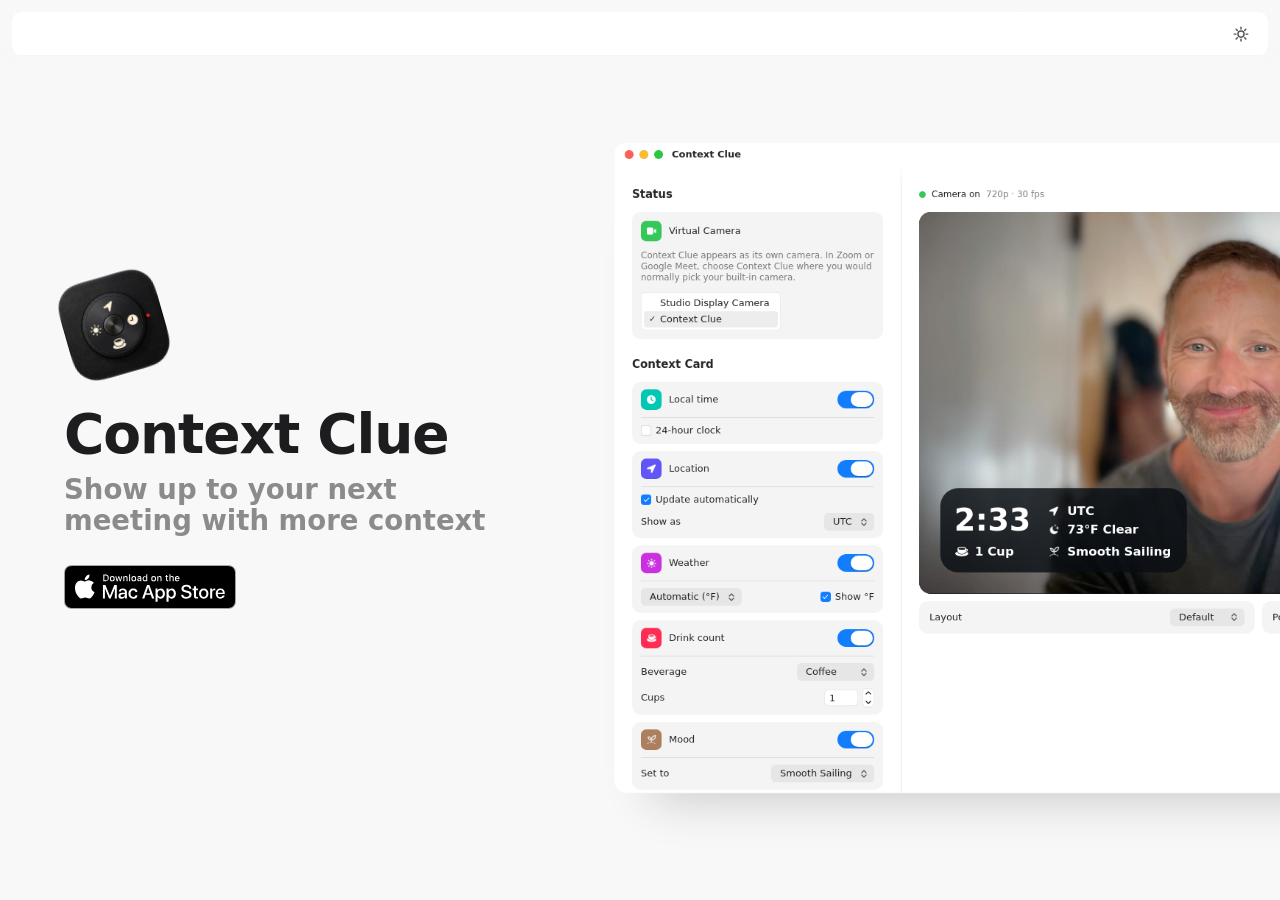
==== commit d8b6893d: "Phones: a "Context Card" row whose Configure button opens the settings sheet The rest of the card's " ====
--- a/site/index.html
+++ b/site/index.html
@@ -361,6 +361,11 @@
                   <option value="leading">Left</option><option value="center">Center</option><option value="trailing">Right</option>
                 </select></span>
               </span>
+            </div>
+            <!-- Phones: everything else on the card, in the settings sheet (Timo, 2026-10-18) -->
+            <div class="card setting-card grow basis-0 card-settings-row">
+              <span>Context Card</span><span class="grow"></span>
+              <button type="button" class="push" id="configureCard" aria-haspopup="dialog">Configure</button>
             </div>
           </div>
         </main>
--- a/site/window.css
+++ b/site/window.css
@@ -55,7 +55,10 @@
  }
 #menubar { z-index: 3; }
 /* The window's area is one screen tall below the menu bar, wherever the page has scrolled */
-#stageArea { position: relative; height: calc(100vh - var(--menubar-h)); margin-top: var(--menubar-h); }
+/* svh, the visible screen with the browser's toolbars showing: on iPad and iPhone Safari, vh counts the screen as
+   if the toolbars were hidden, so the area ran below the visible bottom and the window sat low (Timo's iPad,
+   2026-10-18). On a Mac the two are the same. */
+#stageArea { position: relative; height: calc(100vh - var(--menubar-h)); height: calc(100svh - var(--menubar-h)); margin-top: var(--menubar-h); }
 .page.with-hero #stageArea { margin-top: 0; }
 
 /* Title block, on the wallpaper, after Timo's two mocks (2026-10-13): beside the window (side) or
@@ -587,9 +590,10 @@
 .pared .desktop:not(.mobile):has(.page.focus) #menubar { left: calc(var(--content-left, 28px) - 16px); width: calc(var(--content-w, calc(100vw - 56px)) + 32px); }
 .pared .desktop:not(.mobile) .app-menu { left: 12px; transition: left var(--t) var(--expand); }
 .pared .desktop:not(.mobile):has(.page.focus) .app-menu { left: calc(var(--content-left, 28px) - 16px); }
-/* the title block sits 24 above true centre: centred, it read a little low (Timo, 2026-10-17). Extra room
-   below the centred block lifts it by half of that. */
-.pared .desktop:not(.mobile) .page.hero-side .hero { padding-bottom: 48px; }
+/* the title block sits 48 above true centre: centred, it read a little low (Timo, 2026-10-17: 24), and it moved
+   up another 24 with the window (2026-10-18; the window's offset is in window.js restAt). Extra room below the
+   centred block lifts it by half of that. */
+.pared .desktop:not(.mobile) .page.hero-side .hero { padding-bottom: 96px; }
 /* desktop: the name shows while the window is centred over the title; a beat late, as the window settles */
 .pared .desktop:not(.mobile) .nav-title.shown { transition-delay: .2s; }
 /* the icon at the phone design's size (Timo's desktop mock, 2026-10-17), its tilted box pulled left so the
@@ -623,7 +627,14 @@
 .pared .mobile #statusDot, .pared .mobile #statusText, .pared .mobile .toolbar > .grow { display: none; }
 .pared .mobile .toolbar > .popup { margin-right: auto; }
 /* No ellipsis over the video, and so no settings sheet: Layout and Position are enough on a phone */
-.pared .mobile .sidebar-toggle, .pared .mobile .sidebar, .pared .mobile .sheet-scrim { display: none !important; }
+.pared .mobile .sidebar-toggle { display: none !important; }
+/* The rest of the card's settings: a "Context Card" row whose Configure button opens the settings sheet
+   (Timo, 2026-10-18; the ellipsis over the video that used to open it stays gone). Phones only. */
+.card-settings-row { display: none !important; }
+.pared .mobile .card-settings-row { display: flex !important; }
+/* a plain button in the dropdowns' grey, no chevron: it opens the sheet rather than offering choices */
+.pared .mobile #configureCard { appearance: none; border: 0; box-shadow: none; background: var(--control); border-radius: 6px; height: 24px; padding: 0 12px; font-size: 13px; color: inherit; }
+.pared .mobile #configureCard:active { background: var(--control-hover); }
 .pared .mobile .below { display: flex; flex-direction: column; gap: 28px; padding: 0 28px 40px; }
 /* Phones: each quote snaps to the middle of the screen with its neighbours peeking in equally on both
    sides, the first and last ones too (Timo's schematic, 2026-10-18): a quote is 64% of the screen, and the
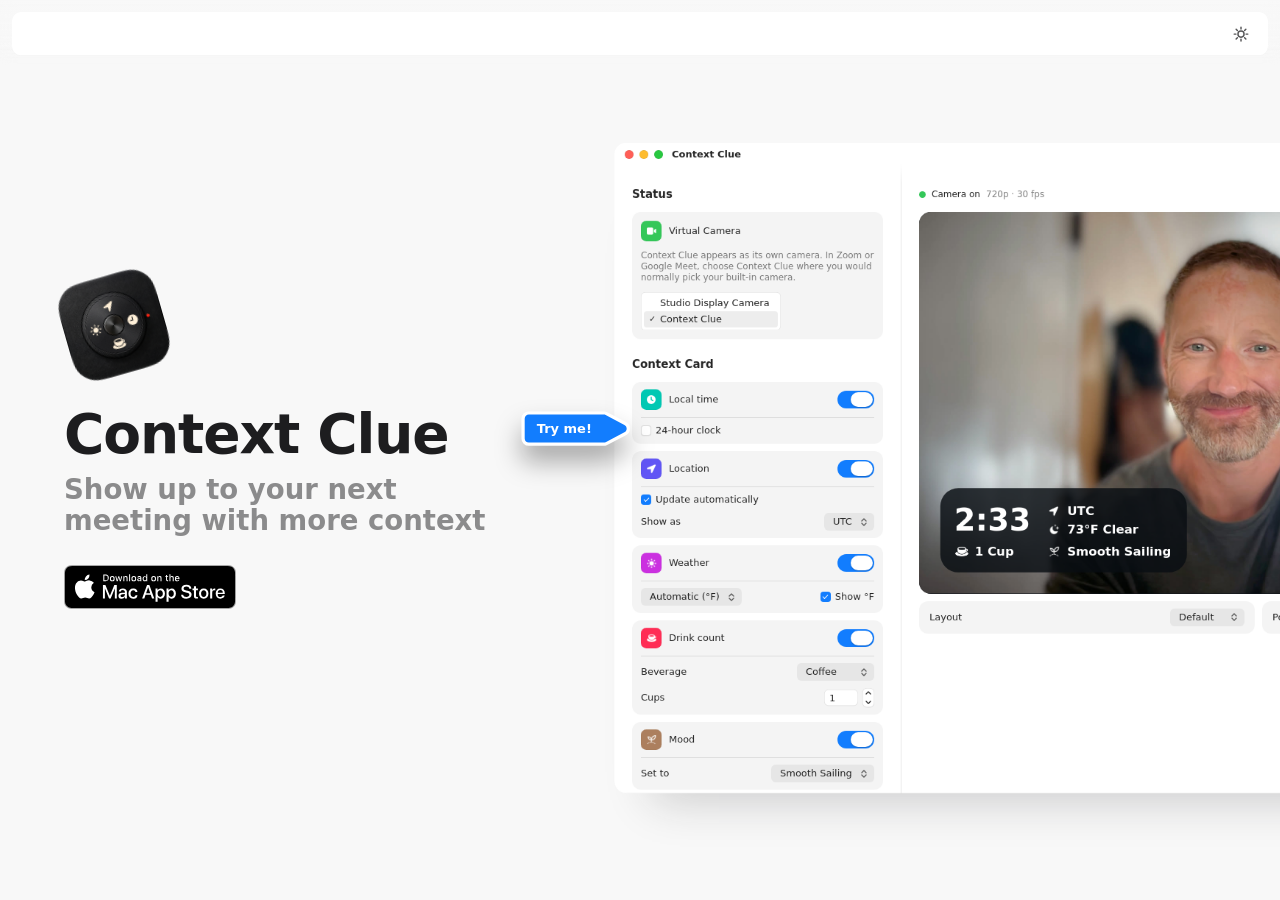
==== commit a00615d5: "Point visitors at the window: it is a working app, not a screenshot On desktop, 1.2 s after load, th" ====
--- a/site/index.html
+++ b/site/index.html
@@ -178,8 +178,11 @@
              context: outside #page it covered the sheet too and took its taps (found 2026-10-16). -->
         <div class="sheet-scrim" id="sheetScrim" aria-hidden="true"></div>
         <aside class="sidebar">
-          <h2 class="group-heading">Status</h2>
-          <div class="card p-3 flex flex-col gap-3">
+          <!-- Phones: the sheet's grabber; a tap or a drag down closes the sheet (window.js) -->
+          <button type="button" class="sheet-grabber" aria-label="Close settings"></button>
+          <!-- Status: desktop only; in the phone sheet it only repeated what the page says (Timo, 2026-10-22) -->
+          <h2 class="group-heading status-group">Status</h2>
+          <div class="card p-3 flex flex-col gap-3 status-group">
             <div class="flex items-center gap-2.5">
               <span class="section-icon" style="--tint: var(--color-sys-green)">
                 <svg viewBox="0 0 24 24"><path fill="#fff" d="M3 7.5A2.5 2.5 0 0 1 5.5 5h8A2.5 2.5 0 0 1 16 7.5v9a2.5 2.5 0 0 1-2.5 2.5h-8A2.5 2.5 0 0 1 3 16.5zM17.5 10l3.2-2.3c.6-.4 1.3 0 1.3.7v7.2c0 .7-.7 1.1-1.3.7L17.5 14z"/></svg>
@@ -193,7 +196,7 @@
             </div>
           </div>
 
-          <h2 class="group-heading mt-5">Context Card</h2>
+          <h2 class="group-heading mt-5 card-group-heading">Context Card</h2>
           <div class="flex flex-col gap-2.5">
 
             <div class="section" data-key="clock">
@@ -371,6 +374,9 @@
         </main>
       </div>
     </section>
+    <!-- Phones: the same nudge as the desktop popover, as a pill under the window (Timo, 2026-11-01) -->
+    <!-- The arrow is drawn here, since SF Symbols are licensed for apps only -->
+    <p class="hint-pill"><svg viewBox="0 0 12 12" width="11" height="11" aria-hidden="true"><path d="M6 10.5V1.8M2.2 5.4 6 1.6l3.8 3.8" fill="none" stroke="currentColor" stroke-width="1.6" stroke-linecap="round" stroke-linejoin="round"/></svg>Try me</p>
   </div>
   <!-- PLACEHOLDER (2026-10-14): something to scroll to below the window, from the existing copy.
        Not designed; the sections that belong here are still to be decided. -->
@@ -425,6 +431,27 @@
     <svg viewBox="0 0 24 24" width="22" height="22" aria-hidden="true"><path id="focusCloseGlyph" d="" fill="none" stroke="currentColor" stroke-width="2.6" stroke-linecap="round" stroke-linejoin="round"/></svg>
     <span class="focus-close-label">Close</span>
   </button>
+  <!-- Desktop: a popover pointing at one of the window's toggles on first load, so the window reads as a
+       working app rather than a screenshot (Timo, 2026-11-01). Placeholder copy, from his mockup. It sits
+       above the page, not in the window, so the window's edge never clips it; window.js keeps it on its
+       toggle as the window moves. -->
+  <div class="hint" id="hint" role="note">
+    <div class="hint-body">
+      <p class="hint-title">Fully functional</p>
+      <p class="hint-text">Play with the knobs and toggles.</p>
+      <button type="button" class="hint-close" id="hintClose" aria-label="Dismiss">
+        <svg viewBox="0 0 12 12" width="10" height="10" aria-hidden="true"><path d="M2 2l8 8M10 2l-8 8" stroke="currentColor" stroke-width="1.6" stroke-linecap="round"/></svg>
+      </button>
+    </div>
+    <i class="hint-arrow" aria-hidden="true"></i>
+  </div>
+  <!-- The same nudge as the app's own pointer (Cue/Unlock.swift WatermarkPointer, Timo's Tab2.svg), with a
+       label (Timo, 2026-11-01). The default; ?hintstyle=popover shows the popover above instead. window.js
+       draws the shape to fit the label and moves it as the app does. -->
+  <button type="button" class="hint-tag" id="hintTag" aria-label="Dismiss">
+    <svg aria-hidden="true"><path/></svg>
+    <span class="hint-tag-label">Try me!</span>
+  </button>
 </div>
 
 <script src="theme.js"></script>
--- a/site/window.css
+++ b/site/window.css
@@ -401,7 +401,17 @@
 .mobile .sidebar { position: fixed; z-index: 21; left: 0; right: 0; bottom: 0; width: auto; max-height: 72vh; margin: 0; padding: 12px 16px 32px; overflow-y: auto;
   background: var(--window); border-radius: 22px 22px 0 0; border-right: 0; box-shadow: 0 -10px 40px rgb(0 0 0 / 0.25); -webkit-mask: none; mask: none;
   transform: translateY(105%); transition: transform var(--t) var(--expand); }
-.mobile .sidebar::before { content: ""; display: block; width: 36px; height: 5px; border-radius: 3px; background: var(--label-3); margin: 0 auto 12px; }
+/* The grabber is a button (Timo, 2026-10-22): a tap or a drag down closes the sheet. It stays at the top while
+   the sheet's contents scroll; the bar is drawn in its ::after, the 28 pt around it is the touch area. */
+.sheet-grabber { display: none; }
+.mobile .sheet-grabber { display: block; position: sticky; z-index: 2; top: -12px; width: calc(100% + 32px); height: 28px; margin: -12px -16px 8px;
+  padding: 0; border: 0; border-radius: 22px 22px 0 0; background: var(--window); cursor: grab; touch-action: none; }
+.mobile .sheet-grabber::after { content: ""; position: absolute; left: 50%; top: 12px; width: 36px; height: 5px; margin-left: -18px; border-radius: 3px; background: var(--label-3); }
+.pared .mobile .status-group { display: none; }
+/* No dimming behind the sheet on phones: the video above it stays clear, so the card can be watched while
+   it is set up. The scrim still catches a tap outside the sheet to close it. */
+.pared .mobile .sheet-scrim { background: transparent; }
+.pared .mobile .card-group-heading { margin-top: 0; }
 .mobile.sheet-open .sidebar { transform: none; }
 .mobile .sheet-scrim { display: block; position: fixed; inset: 0; z-index: 20; background: rgb(0 0 0 / 0.3); opacity: 0; pointer-events: none; transition: opacity .3s ease-in-out; }
 .mobile.sheet-open .sheet-scrim { opacity: 1; pointer-events: auto; }
@@ -656,3 +666,52 @@
 /* Badge: Apple's black lockup at its own 40 pt */
 .pared .mobile .store-after { padding: 0 28px 40px; }
 .pared .mobile .store-after .store-badge img { height: 40px; }
+
+/* ---------- "It's a real app" hint (Timo, 2026-11-01) ----------
+   Desktop: a macOS-style popover pointing at one of the window's toggles, after his mockup; window.js
+   places it. Its outline and shadow come from drop-shadow on the whole thing, so they run around the arrow
+   too, as on macOS. That rules out a frosted backdrop (a filtered parent leaves backdrop-filter nothing to
+   blur), so it is opaque, as in his first mockup. Tried first: a frosted body with box-shadow, whose
+   hairline cut straight across the arrow's base and left the arrow nearly invisible on the sidebar.
+   Phones: a quiet pill under the window instead. */
+.hint { --hint-bg: var(--window);
+  position: fixed; z-index: 25; left: 0; top: 0; width: max-content; max-width: 320px; pointer-events: none;
+  filter: drop-shadow(0 0 0.5px rgb(0 0 0 / 0.4)) drop-shadow(0 10px 24px rgb(0 0 0 / 0.16));
+  opacity: 0; transform: translateY(6px) scale(.96); transform-origin: var(--arrow-x, 50%) 100%;
+  transition: opacity .2s ease-in-out, transform var(--t) var(--expand); }
+.hint.shown { opacity: 1; transform: none; pointer-events: auto; }
+.hint.away { opacity: 0 !important; pointer-events: none; }   /* its toggle is scrolled out of sight */
+.hint-body { position: relative; padding: 16px 44px 16px 20px; border-radius: 16px; color: var(--label); background: var(--hint-bg); }
+.hint-title { margin: 0 0 4px; font-size: 13px; line-height: 16px; font-weight: 600; }
+.hint-text { margin: 0; font-size: 13px; line-height: 16px; color: var(--label-2); }
+/* The arrow after Timo's reference (2026-11-01): wide and shallow, straight 45° sides, a round tip (radius
+   3.5) and wide curved fillets (radius 12) where it leaves the edge; radius 6 still met the edge almost at
+   a corner. Drawn in a 40 × 14 box; the tip is 13 down. */
+.hint-arrow { position: absolute; top: 100%; left: var(--arrow-x, 50%); width: 40px; height: 14px; margin: -0.5px 0 0 -20px; background: var(--hint-bg);
+  clip-path: path("M0 0 L0.58 0 Q5.55 0 9.07 3.52 L17.53 11.98 Q20 14.45 22.47 11.98 L30.93 3.52 Q34.45 0 39.42 0 L40 0 Z"); }
+.hint-close { position: absolute; top: 8px; right: 8px; width: 20px; height: 20px; display: grid; place-items: center; padding: 0; border: 0; border-radius: 50%;
+  background: transparent; color: var(--label-2); cursor: default; transition: background-color .15s; }
+.hint-close:hover { background: var(--fill-quinary); color: var(--label); }
+[data-theme=dark] .hint { --hint-bg: color-mix(in srgb, var(--window) 96%, #fff 4%);
+  filter: drop-shadow(0 0 0.5px rgb(0 0 0 / 0.9)) drop-shadow(0 12px 28px rgb(0 0 0 / 0.45)); }
+.mobile .hint { display: none; }
+.hint-pill { display: none; }
+.mobile .hint-pill { display: flex; align-items: center; gap: 4px; width: max-content; margin: 12px auto 0; padding: 6px 12px; border-radius: 999px;
+  font-size: 13px; line-height: 16px; color: var(--label-2); background: var(--fill-quinary); }
+
+/* The tag: the app's pointer (Cue/Unlock.swift WatermarkPointer), with a label. Accent fill, a white outline
+   drawn outside the shape (paint-order puts the stroke under the fill, so only its outer half shows), and
+   Timo's shadow from the app: y 12, blur 18, 32% black, at a 20 pt tall tab, scaled to this one's 28.
+   It grows in from 60% on the app's spring for it (response 0.42, damping 0.55: a little overshoot, unlike
+   the site's --expand), sampled below; it leaves the app's way too, easing out over 0.28 s. */
+.hint-tag { --tab-spring: linear(0, 0.0442 2.5%, 0.1552 5.0%, 0.3041 7.5%, 0.4675 10.0%, 0.6274 12.5%, 0.7715 15.0%, 0.8924 17.5%, 0.9868 20.0%, 1.0546 22.5%, 1.0980 25.0%, 1.1205 27.5%, 1.1263 30.0%, 1.1198 32.5%, 1.1053 35.0%, 1.0862 37.5%, 1.0655 40.0%, 1.0455 42.5%, 1.0275 45.0%, 1.0125 47.5%, 1.0008 50.0%, 0.9925 52.5%, 0.9873 55.0%, 0.9846 57.5%, 0.9841 60.0%, 0.9850 62.5%, 0.9869 65.0%, 0.9893 67.5%, 0.9919 70.0%, 0.9945 72.5%, 0.9967 75.0%, 0.9986 77.5%, 1.0000 80.0%, 1.0010 82.5%, 1.0016 85.0%, 1.0020 87.5%, 1.0020 90.0%, 1.0019 92.5%, 1.0016 95.0%, 1.0013 97.5%, 1 100%);
+  position: fixed; z-index: 25; left: 0; top: 0; height: 28px; padding: 0; border: 0; background: none; cursor: default;
+  filter: drop-shadow(0 16.8px 12.6px rgb(0 0 0 / 0.32));
+  opacity: 0; transform: scale(.6); pointer-events: none;
+  transition: opacity .28s ease-out, transform .28s ease-out; }
+.hint-tag.shown { opacity: 1; transform: none; pointer-events: auto; transition: opacity .2s ease-out, transform .844s var(--tab-spring); }
+.hint-tag.away { opacity: 0 !important; pointer-events: none; }
+.hint-tag svg { position: absolute; inset: 0; width: 100%; height: 100%; overflow: visible; }
+.hint-tag path { fill: var(--color-accent); stroke: #fff; stroke-linejoin: round; paint-order: stroke; }
+.hint-tag-label { position: relative; display: block; padding: 0 0 0 12px; font-size: 13px; line-height: 28px; font-weight: 600; color: #fff; white-space: nowrap; text-align: left; }
+.mobile .hint-tag { display: none; }
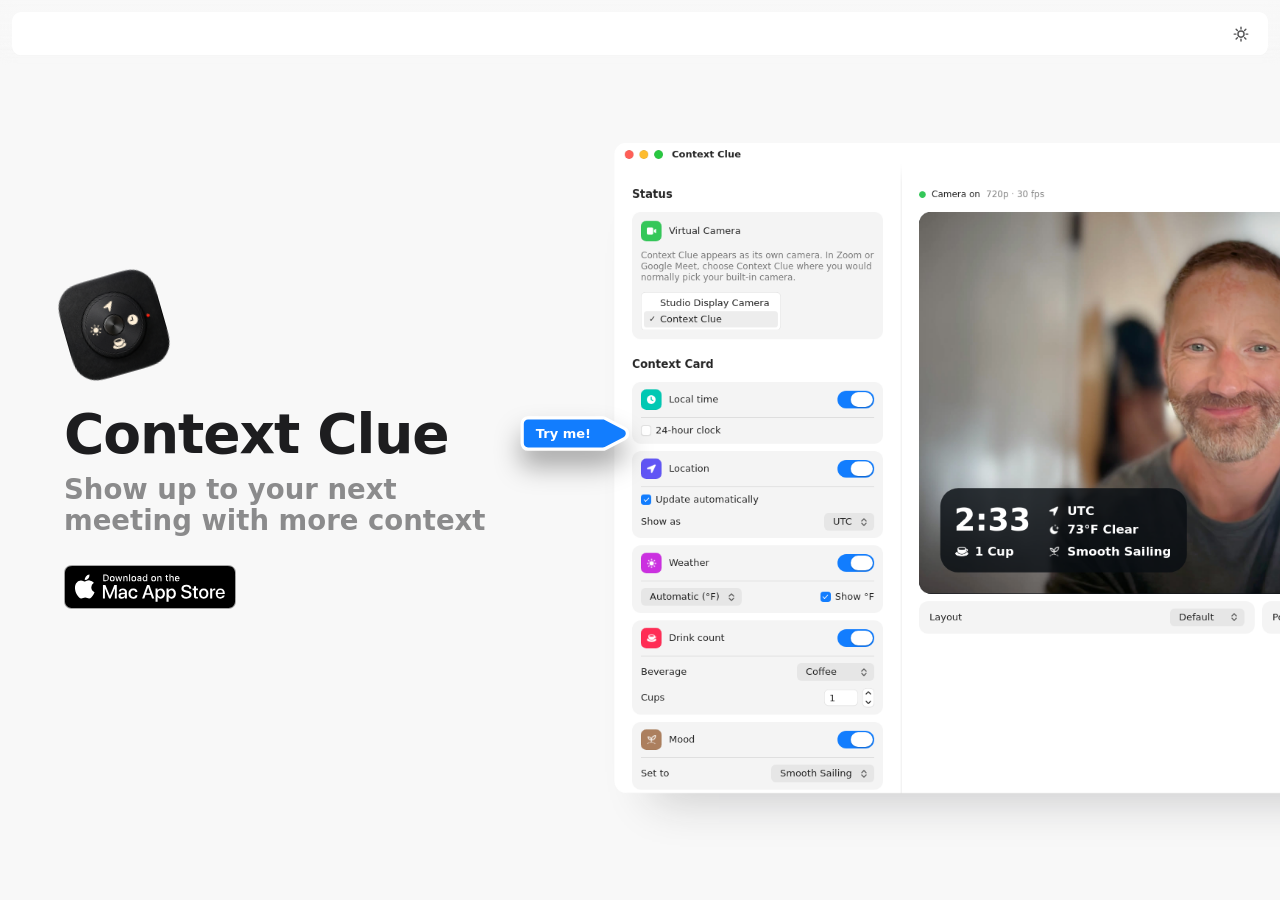
==== commit ed03d53d: "Footer: "love" becomes a heart, with a little burst of dots Hovering "love" in "Built with love in L" ====
--- a/site/index.html
+++ b/site/index.html
@@ -420,7 +420,7 @@
   </div>
   <!-- Footer: a bar like the nav bar, across the page (Timo, 2026-10-17); the two lines stack when they
        don't fit side by side -->
-  <footer class="site-footer"><span>Built with love in <span class="place-long">Los Angeles</span><span class="place-short">LA</span></span><span>© 2026 Timo Kuhn</span></footer>
+  <footer class="site-footer"><span>Built with <button type="button" class="love" aria-pressed="false"><span class="love-word">love</span><span class="love-heart" aria-hidden="true">❤️</span></button> in <span class="place-long">Los Angeles</span><span class="place-short">LA</span></span><span>© 2026 Timo Kuhn</span></footer>
 </div><!-- #page -->
   <div class="safari-tint" aria-hidden="true"></div>   <!-- the colour Safari tints its status bar strip with (window.css) -->
   <div class="top-blur" aria-hidden="true"></div>   <!-- what scrolls up under the nav bar softens -->
@@ -458,5 +458,6 @@
 <script src="window.js"></script>
 <script src="email.js"></script>
 <script src="appmenu.js"></script>
+<script src="love.js"></script>
 </body>
 </html>
--- a/site/tokens.css
+++ b/site/tokens.css
@@ -4,6 +4,7 @@
   --font-sans: -apple-system, BlinkMacSystemFont, "SF Pro Text", system-ui, sans-serif;
   --font-rounded: ui-rounded, "SF Pro Rounded", -apple-system, system-ui, sans-serif;
   --color-accent: #127dfe;
+  --color-sys-red: #ff383c;
   --color-sys-orange: #ff8d28;
   --color-sys-green: #34c759;
   --color-sys-mint: #00c8b3;
@@ -34,6 +35,7 @@
 }
 [data-theme=dark] {
   --color-accent: #0f7cf9;
+  --color-sys-red: #ff4245;
   --color-sys-orange: #ff9230;
   --color-sys-green: #30d158;
   --color-sys-mint: #00dac3;
--- a/site/window.css
+++ b/site/window.css
@@ -7,6 +7,10 @@
 :root {
   --expand: linear(0, 0.0631 4.2%, 0.1954 8.3%, 0.3436 12.5%, 0.4825 16.7%, 0.6018 20.8%, 0.6990 25%, 0.7757 29.2%, 0.8347 33.3%, 0.8793 37.5%, 0.9126 41.7%, 0.9371 45.8%, 0.9549 50%, 0.9679 54.2%, 0.9772 58.3%, 0.9839 62.5%, 0.9887 66.7%, 0.9920 70.8%, 0.9944 75%, 0.9961 79.2%, 0.9973 83.3%, 0.9981 87.5%, 0.9987 91.7%, 0.9991 95.8%, 1 100%);
   --t: 0.62s;
+  /* The bounce, for the few things that pop in: Cue/Unlock.swift's spring for its pointer, response 0.42 and
+     damping 0.55, sampled the same way. It overshoots by 12.6% of the way travelled; 0.844 s to settle. */
+  --bounce: linear(0, 0.0442 2.5%, 0.1552 5.0%, 0.3041 7.5%, 0.4675 10.0%, 0.6274 12.5%, 0.7715 15.0%, 0.8924 17.5%, 0.9868 20.0%, 1.0546 22.5%, 1.0980 25.0%, 1.1205 27.5%, 1.1263 30.0%, 1.1198 32.5%, 1.1053 35.0%, 1.0862 37.5%, 1.0655 40.0%, 1.0455 42.5%, 1.0275 45.0%, 1.0125 47.5%, 1.0008 50.0%, 0.9925 52.5%, 0.9873 55.0%, 0.9846 57.5%, 0.9841 60.0%, 0.9850 62.5%, 0.9869 65.0%, 0.9893 67.5%, 0.9919 70.0%, 0.9945 72.5%, 0.9967 75.0%, 0.9986 77.5%, 1.0000 80.0%, 1.0010 82.5%, 1.0016 85.0%, 1.0020 87.5%, 1.0020 90.0%, 1.0019 92.5%, 1.0016 95.0%, 1.0013 97.5%, 1 100%);
+  --bounce-t: 0.844s;
 }
 * { box-sizing: border-box; }
 html, body { margin: 0; height: 100%; overflow: hidden; }
@@ -704,14 +708,42 @@
    Timo's shadow from the app: y 12, blur 18, 32% black, at a 20 pt tall tab, scaled to this one's 28.
    It grows in from 60% on the app's spring for it (response 0.42, damping 0.55: a little overshoot, unlike
    the site's --expand), sampled below; it leaves the app's way too, easing out over 0.28 s. */
-.hint-tag { --tab-spring: linear(0, 0.0442 2.5%, 0.1552 5.0%, 0.3041 7.5%, 0.4675 10.0%, 0.6274 12.5%, 0.7715 15.0%, 0.8924 17.5%, 0.9868 20.0%, 1.0546 22.5%, 1.0980 25.0%, 1.1205 27.5%, 1.1263 30.0%, 1.1198 32.5%, 1.1053 35.0%, 1.0862 37.5%, 1.0655 40.0%, 1.0455 42.5%, 1.0275 45.0%, 1.0125 47.5%, 1.0008 50.0%, 0.9925 52.5%, 0.9873 55.0%, 0.9846 57.5%, 0.9841 60.0%, 0.9850 62.5%, 0.9869 65.0%, 0.9893 67.5%, 0.9919 70.0%, 0.9945 72.5%, 0.9967 75.0%, 0.9986 77.5%, 1.0000 80.0%, 1.0010 82.5%, 1.0016 85.0%, 1.0020 87.5%, 1.0020 90.0%, 1.0019 92.5%, 1.0016 95.0%, 1.0013 97.5%, 1 100%);
-  position: fixed; z-index: 25; left: 0; top: 0; height: 28px; padding: 0; border: 0; background: none; cursor: default;
+.hint-tag { position: fixed; z-index: 25; left: 0; top: 0; height: 28px; padding: 0; border: 0; background: none; cursor: default;
   filter: drop-shadow(0 16.8px 12.6px rgb(0 0 0 / 0.32));
   opacity: 0; transform: scale(.6); pointer-events: none;
   transition: opacity .28s ease-out, transform .28s ease-out; }
-.hint-tag.shown { opacity: 1; transform: none; pointer-events: auto; transition: opacity .2s ease-out, transform .844s var(--tab-spring); }
+.hint-tag.shown { opacity: 1; transform: none; pointer-events: auto; transition: opacity .2s ease-out, transform var(--bounce-t) var(--bounce); }
 .hint-tag.away { opacity: 0 !important; pointer-events: none; }
 .hint-tag svg { position: absolute; inset: 0; width: 100%; height: 100%; overflow: visible; }
 .hint-tag path { fill: var(--color-accent); stroke: #fff; stroke-linejoin: round; paint-order: stroke; }
 .hint-tag-label { position: relative; display: block; padding: 0 0 0 12px; font-size: 13px; line-height: 28px; font-weight: 600; color: #fff; white-space: nowrap; text-align: left; }
 .mobile .hint-tag { display: none; }
+
+/* "love" in the footer becomes a heart while hovered, or on a tap where there is no hover (Timo, 2026-11-01).
+   One object with two faces in one grid cell: love.js sets the width to the face showing, so the words after
+   it slide rather than jump. The heart pops in on the bounce and leaves on a quick ease-out (asymmetric, as
+   the app's pointer); the word goes out quickly and comes back on --expand. Only scale and opacity animate,
+   besides that one width: no blur, which is what makes a frame too costly to draw in time. */
+.love { display: inline-grid; vertical-align: bottom; padding: 0; border: 0; background: none; color: inherit; font: inherit; cursor: default;
+  transition: width var(--t) var(--expand); -webkit-tap-highlight-color: transparent; }
+/* The one column is the button's width (set by love.js), not the wider word's; otherwise the heart centred
+   in the word's width and sat 4 px right of its own space. Faces wider than it spill evenly both ways. */
+.love { grid-template-columns: minmax(0, 1fr); }
+.love > * { grid-area: 1 / 1; justify-self: center; white-space: nowrap; }
+.love-word { transition: opacity .25s ease-out, transform var(--t) var(--expand); }
+/* An opaque colour: the footer's grey is half transparent, and Chrome draws a colour emoji through it.
+   At the start, not centred: Chrome gives the emoji a 16 px box for a 13 px glyph, all the spare on the
+   right, which left 4.9 px before the heart and 7.9 after (measured from rendered pixels). love.js makes
+   the button the glyph's own width instead. */
+.love-heart { justify-self: start; color: #000; opacity: 0; transform: scale(.3); transition: opacity .15s ease-out, transform .2s ease-out; }
+.love.on .love-word { opacity: 0; transform: scale(.6); transition: opacity .12s ease-out, transform .2s ease-out; }
+.love.on .love-heart { opacity: 1; transform: none; transition: opacity .12s ease-out, transform var(--bounce-t) var(--bounce); }
+.love:focus-visible { outline: 2px solid var(--color-accent); outline-offset: 2px; border-radius: 4px; }
+@media (prefers-reduced-motion: reduce) { .love-word, .love-heart, .love.on .love-word, .love.on .love-heart { transform: none; } }
+
+/* Confetti as the heart arrives (Timo's sketches, 2026-11-01): a few dots thrown outward, then gone.
+   The most temporary thing on the page, so it floats over everything and takes no space; love.js throws
+   it. Transform and opacity only. */
+.love { position: relative; }
+.love-burst { position: absolute; left: 50%; top: 50%; width: 0; height: 0; pointer-events: none; }
+.love-burst i { position: absolute; left: 0; top: 0; background: var(--color-sys-red); border-radius: 99px; }
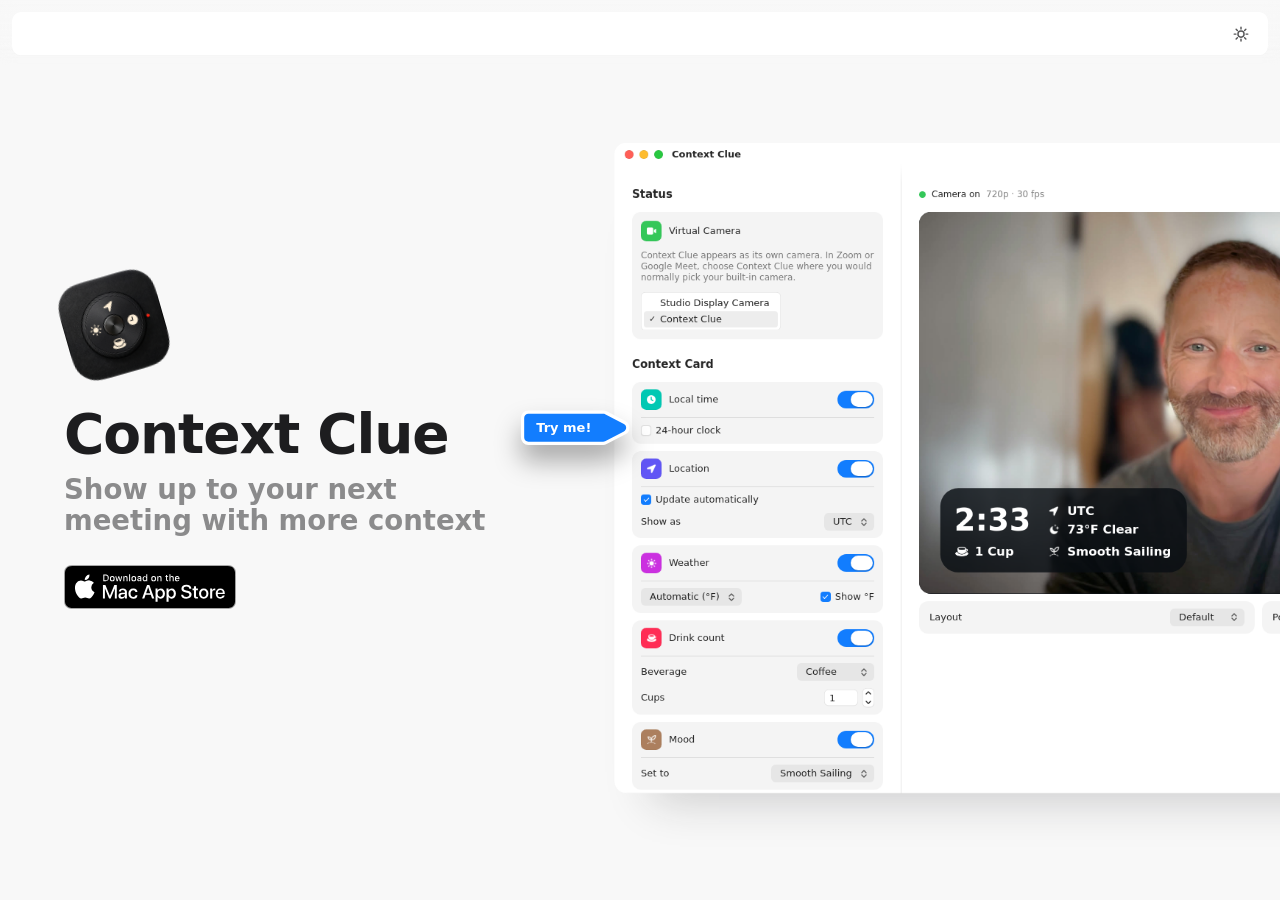
==== commit 4344aa19: "Phones get the "Try me!" tab too, at the Layout pop-up One signifier on every size: on phones the ap" ====
--- a/site/index.html
+++ b/site/index.html
@@ -374,9 +374,6 @@
         </main>
       </div>
     </section>
-    <!-- Phones: the same nudge as the desktop popover, as a pill under the window (Timo, 2026-11-01) -->
-    <!-- The arrow is drawn here, since SF Symbols are licensed for apps only -->
-    <p class="hint-pill"><svg viewBox="0 0 12 12" width="11" height="11" aria-hidden="true"><path d="M6 10.5V1.8M2.2 5.4 6 1.6l3.8 3.8" fill="none" stroke="currentColor" stroke-width="1.6" stroke-linecap="round" stroke-linejoin="round"/></svg>Try me</p>
   </div>
   <!-- PLACEHOLDER (2026-10-14): something to scroll to below the window, from the existing copy.
        Not designed; the sections that belong here are still to be decided. -->
--- a/site/window.css
+++ b/site/window.css
@@ -677,7 +677,7 @@
    too, as on macOS. That rules out a frosted backdrop (a filtered parent leaves backdrop-filter nothing to
    blur), so it is opaque, as in his first mockup. Tried first: a frosted body with box-shadow, whose
    hairline cut straight across the arrow's base and left the arrow nearly invisible on the sidebar.
-   Phones: a quiet pill under the window instead. */
+   On phones the tab is used too, not this popover. */
 .hint { --hint-bg: var(--window);
   position: fixed; z-index: 25; left: 0; top: 0; width: max-content; max-width: 320px; pointer-events: none;
   filter: drop-shadow(0 0 0.5px rgb(0 0 0 / 0.4)) drop-shadow(0 10px 24px rgb(0 0 0 / 0.16));
@@ -699,9 +699,6 @@
 [data-theme=dark] .hint { --hint-bg: color-mix(in srgb, var(--window) 96%, #fff 4%);
   filter: drop-shadow(0 0 0.5px rgb(0 0 0 / 0.9)) drop-shadow(0 12px 28px rgb(0 0 0 / 0.45)); }
 .mobile .hint { display: none; }
-.hint-pill { display: none; }
-.mobile .hint-pill { display: flex; align-items: center; gap: 4px; width: max-content; margin: 12px auto 0; padding: 6px 12px; border-radius: 999px;
-  font-size: 13px; line-height: 16px; color: var(--label-2); background: var(--fill-quinary); }
 
 /* The tag: the app's pointer (Cue/Unlock.swift WatermarkPointer), with a label. Accent fill, a white outline
    drawn outside the shape (paint-order puts the stroke under the fill, so only its outer half shows), and
@@ -717,7 +714,9 @@
 .hint-tag svg { position: absolute; inset: 0; width: 100%; height: 100%; overflow: visible; }
 .hint-tag path { fill: var(--color-accent); stroke: #fff; stroke-linejoin: round; paint-order: stroke; }
 .hint-tag-label { position: relative; display: block; padding: 0 0 0 12px; font-size: 13px; line-height: 28px; font-weight: 600; color: #fff; white-space: nowrap; text-align: left; }
-.mobile .hint-tag { display: none; }
+/* Phones too, since 2026-11-01 (it replaced a "Try me" pill under the window): one signifier everywhere.
+   It hides while the settings sheet is up, which sits below it (z-index 21) and would carry it on top. */
+.sheet-open .hint-tag { opacity: 0 !important; pointer-events: none; }
 
 /* "love" in the footer becomes a heart while hovered, or on a tap where there is no hover (Timo, 2026-11-01).
    One object with two faces in one grid cell: love.js sets the width to the face showing, so the words after
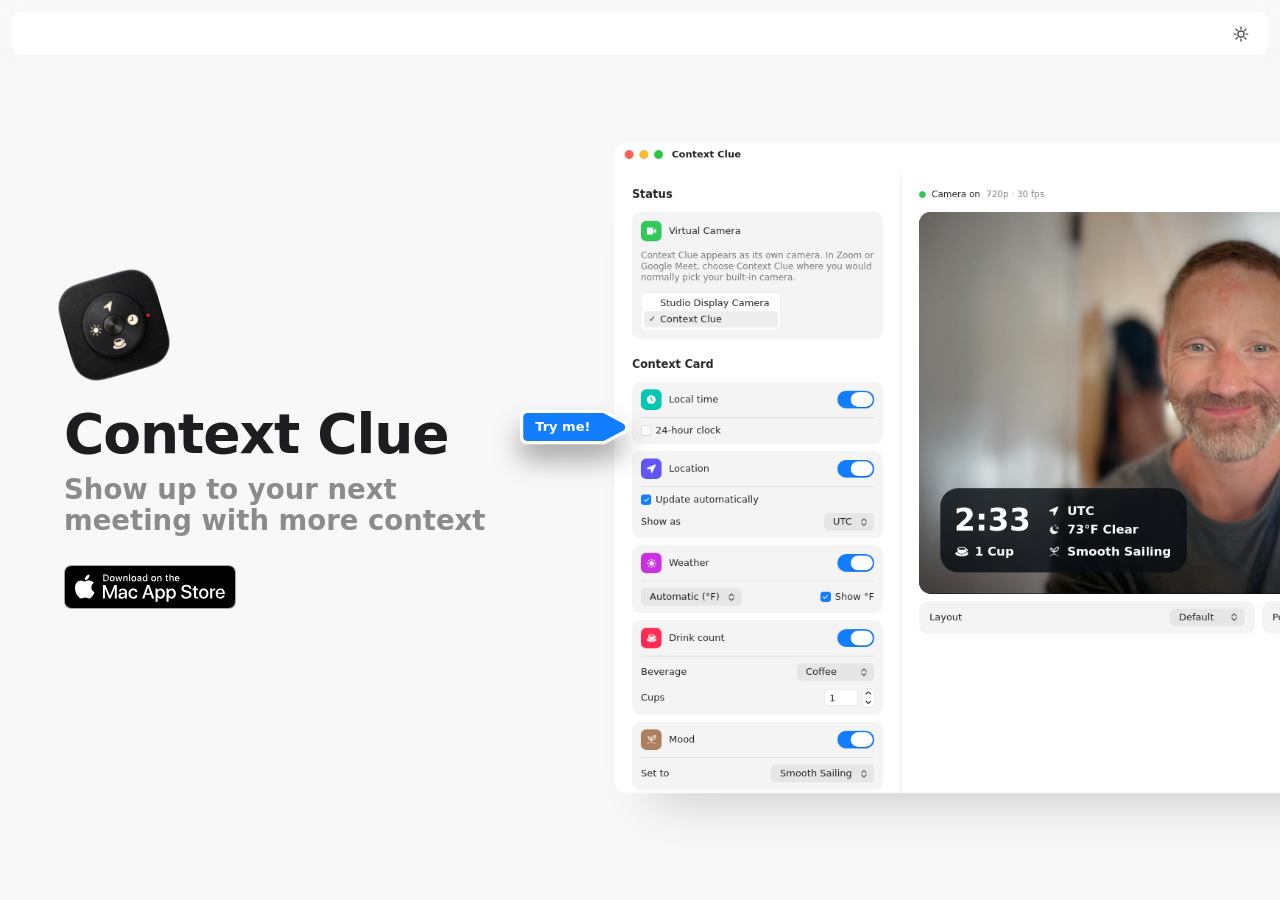
==== commit b8992116: "A second "Try me!" at the camera, once someone starts playing The first change to any control means " ====
--- a/site/index.html
+++ b/site/index.html
@@ -449,6 +449,12 @@
     <svg aria-hidden="true"><path/></svg>
     <span class="hint-tag-label">Try me!</span>
   </button>
+  <!-- The second nudge, once the first has done its job: someone has changed a control, so point them at the
+       camera (Timo, 2026-11-01). The same "Try me!" as the first; the camera button beside it says the rest. -->
+  <button type="button" class="hint-tag" id="hintCam" aria-label="Dismiss">
+    <svg aria-hidden="true"><path/></svg>
+    <span class="hint-tag-label">Try me!</span>
+  </button>
 </div>
 
 <script src="theme.js"></script>
--- a/site/window.css
+++ b/site/window.css
@@ -712,6 +712,7 @@
 .hint-tag.shown { opacity: 1; transform: none; pointer-events: auto; transition: opacity .2s ease-out, transform var(--bounce-t) var(--bounce); }
 .hint-tag.away { opacity: 0 !important; pointer-events: none; }
 .hint-tag svg { position: absolute; inset: 0; width: 100%; height: 100%; overflow: visible; }
+.hint-tag.points-left svg { transform: scaleX(-1); }   /* the app mirrors the same shape rather than drawing a second */
 .hint-tag path { fill: var(--color-accent); stroke: #fff; stroke-linejoin: round; paint-order: stroke; }
 .hint-tag-label { position: relative; display: block; padding: 0 0 0 12px; font-size: 13px; line-height: 28px; font-weight: 600; color: #fff; white-space: nowrap; text-align: left; }
 /* Phones too, since 2026-11-01 (it replaced a "Try me" pill under the window): one signifier everywhere.
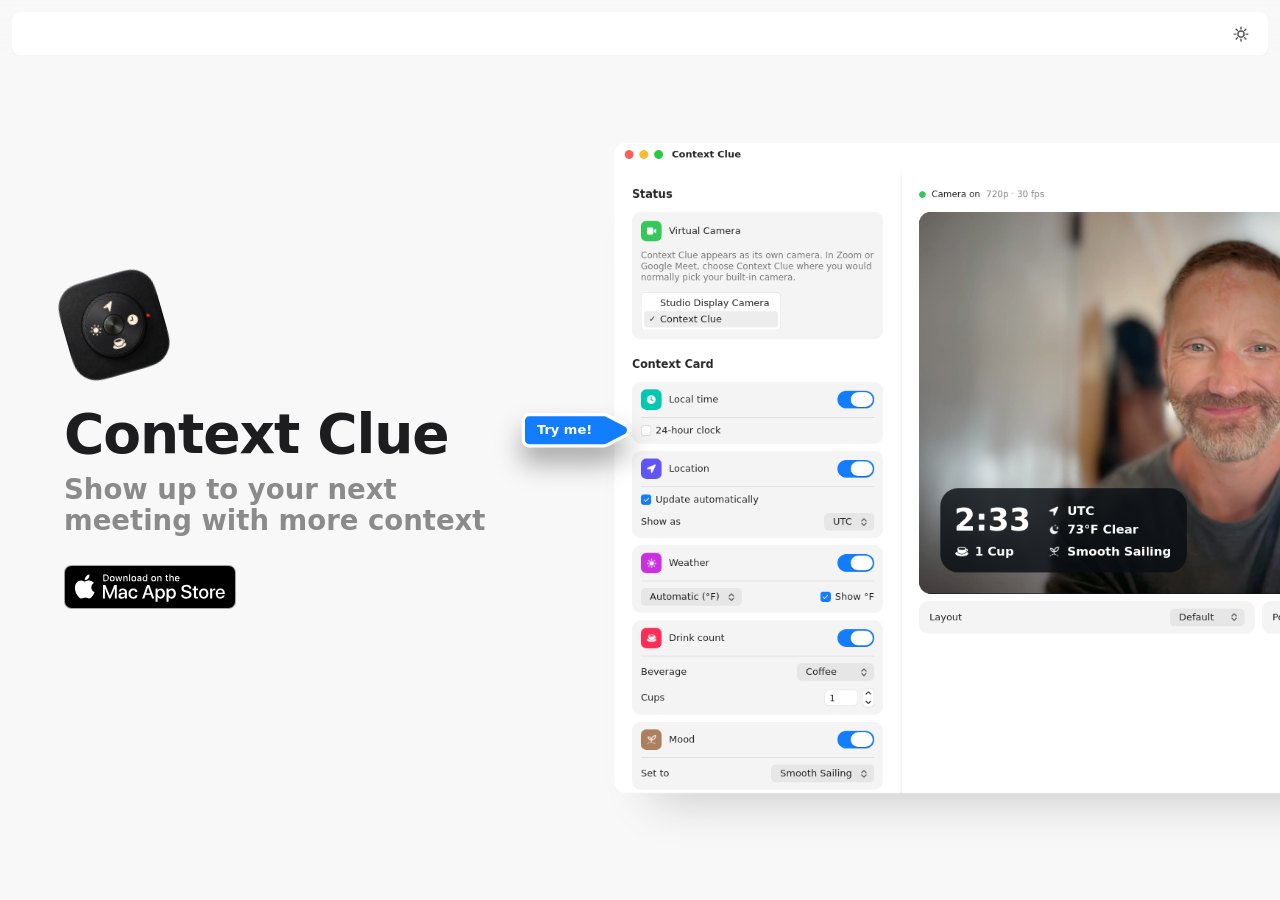
==== commit 1ac11277: "Help: a help section and its first article, on a blurry card /help/ lists the articles; /help/blurry" ====
--- a/site/index.html
+++ b/site/index.html
@@ -36,7 +36,7 @@
     <div class="flex items-center gap-5">
       <button type="button" class="app-menu-button" id="appMenuButton" aria-label="Menu" aria-controls="appMenu" aria-expanded="false"><span><i></i></span><span><i></i></span></button>
       <a class="font-bold mb-link app-name" href="./">Context Clue</a>
-      <a class="mb-link" href="privacy/">Privacy</a><a class="mb-link" href="#" data-u="eulctxetnoc" data-d="si.omit" data-subject="Context Clue">Contact</a>
+      <a class="mb-link" href="privacy/">Privacy</a><a class="mb-link" href="help/">Help</a><a class="mb-link" href="#" data-u="eulctxetnoc" data-d="si.omit" data-subject="Context Clue">Contact</a>
     </div>
     <div class="flex items-center gap-3">
       <!-- The app's menu bar mark (Cue/MarkView.swift): outlined when the camera is off, filled with the
@@ -73,6 +73,7 @@
   <nav class="app-menu" id="appMenu" aria-label="Context Clue">
     <a href="./" aria-current="page">Home</a>
     <a href="privacy/">Privacy Policy</a>
+    <a href="help/">Help</a>
     <a href="#" data-u="eulctxetnoc" data-d="si.omit" data-subject="Context Clue">Contact</a>
   </nav>
 
--- a/site/window.css
+++ b/site/window.css
@@ -497,7 +497,7 @@
   opacity: 0; transition: opacity .2s ease-in-out; pointer-events: none; }
 .pared .nav-title.shown { opacity: 1; }
 
-/* The menu button opens a small frosted menu (Home, Privacy Policy, Contact; appmenu.js), after Apple's
+/* The menu button opens a small frosted menu (Home, Privacy Policy, Help, Contact; appmenu.js), after Apple's
    own site (Timo, 2026-10-16). Open, the lines meet in the middle and then turn into an X; closing runs
    the same steps backwards. Each line is two boxes so the two steps can be timed apart: the span moves,
    the i turns. The glyph is the design's: two 14-wide lines, 8 apart. */
